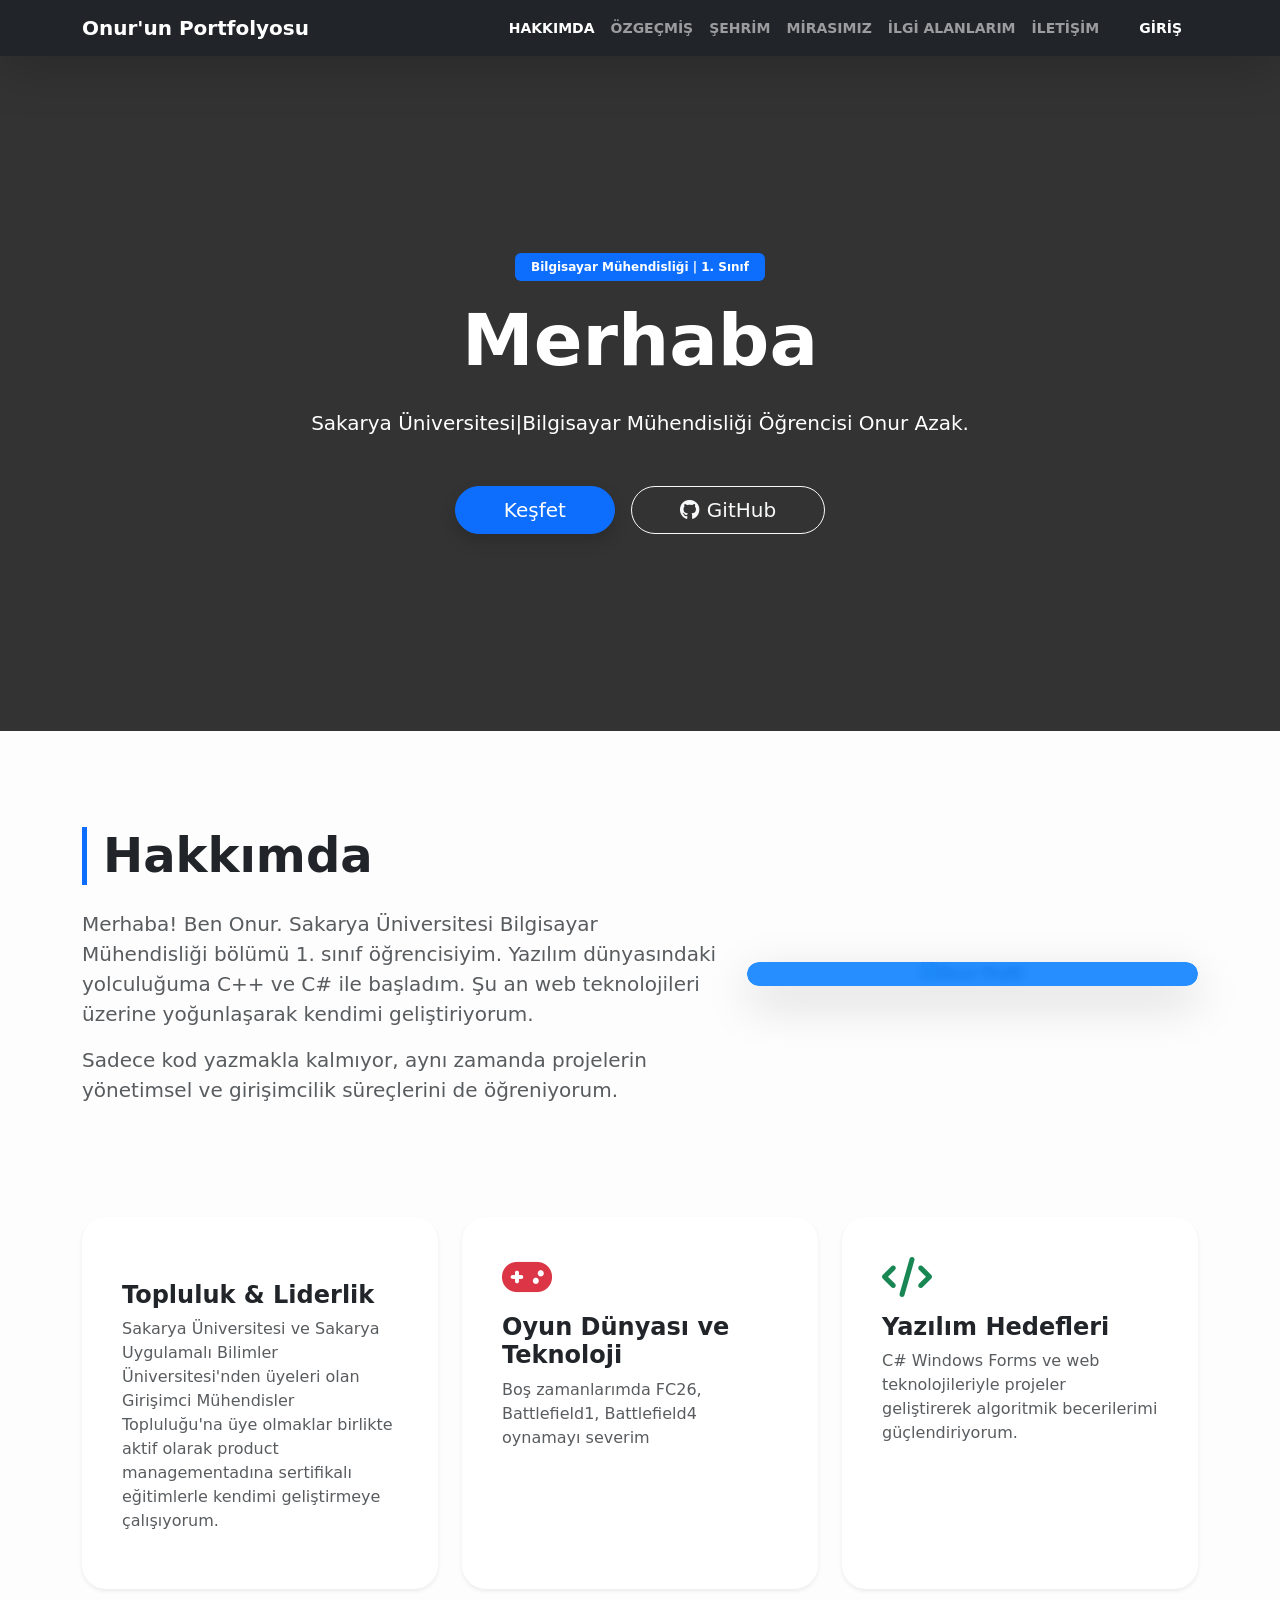
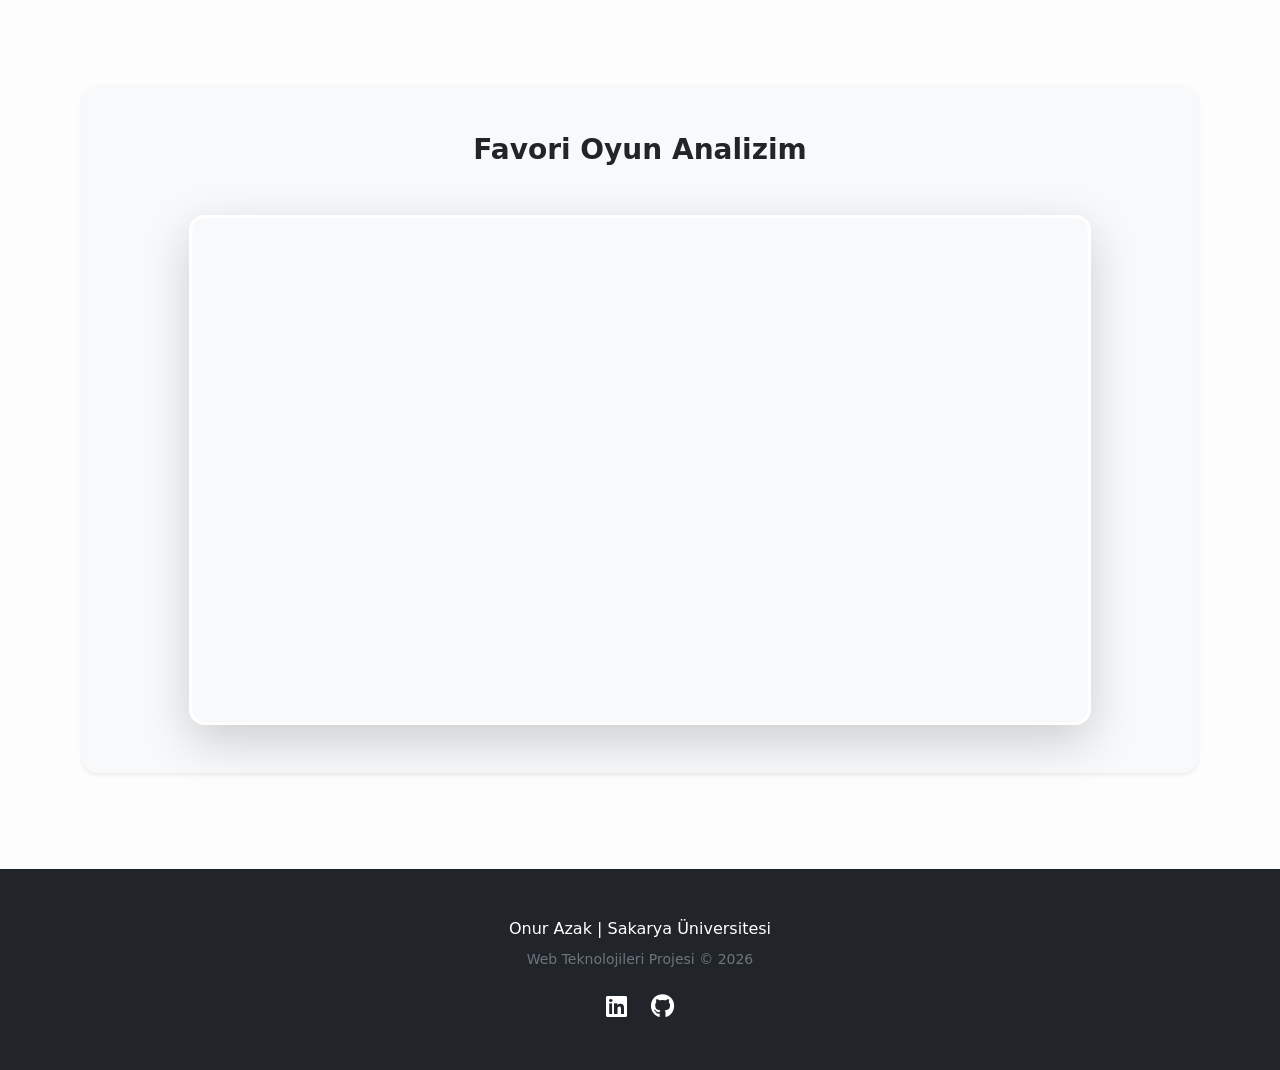
==== index.html @ d698a18e "28 Nisan: Proje dosyalari gonderiliyor" ====
<!DOCTYPE html>
<html lang="tr">
<head>
    <meta charset="UTF-8">
    <meta name="viewport" content="width=device-width, initial-scale=1.0">
    <title>Hakkımda | Web Teknolojileri Projesi</title>
    <link href="https://cdn.jsdelivr.net/npm/bootstrap@5.3.0/dist/css/bootstrap.min.css" rel="stylesheet">
    <link rel="stylesheet" href="https://cdnjs.cloudflare.com/ajax/libs/font-awesome/6.0.0/css/all.min.css">
    <link rel="stylesheet" href="style.css">
</head>
<body>

    <nav class="navbar navbar-expand-lg navbar-dark bg-dark sticky-top shadow-lg">
        <div class="container">
            <a class="navbar-brand fw-bold" href="index.html">Onur'un Portfolyosu</a>
            <button class="navbar-toggler" type="button" data-bs-toggle="collapse" data-bs-target="#navbarNav">
                <span class="navbar-toggler-icon"></span>
            </button>
            <div class="collapse navbar-collapse" id="navbarNav">
                <ul class="navbar-nav ms-auto text-uppercase small fw-bold">
                    <li class="nav-item"><a class="nav-link active" href="index.html">Hakkımda</a></li>
                    <li class="nav-item"><a class="nav-link" href="cv.html">Özgeçmiş</a></li>
                    <li class="nav-item"><a class="nav-link" href="sehir.html">Şehrim</a></li>
                    <li class="nav-item"><a class="nav-link" href="miras.html">Mirasımız</a></li>
                    <li class="nav-item"><a class="nav-link" href="ilgi.html">İlgi Alanlarım</a></li>
                    <li class="nav-item"><a class="nav-link" href="iletisim.html">İletişim</a></li>
                    <li class="nav-item"><a class="nav-link btn btn-primary btn-sm text-white ms-lg-3 px-3" href="login.php">Giriş</a></li>
                </ul>
            </div>
        </div>
    </nav>

    <header class="hero-header text-white text-center d-flex align-items-center">
        <div class="container">
            <div class="badge bg-primary px-3 py-2 mb-3">Bilgisayar Mühendisliği | 1. Sınıf</div>
            <h1 class="display-2 fw-bold mb-4">Merhaba</h1>
            <p class="lead mb-5 px-lg-5">Sakarya Üniversitesi|Bilgisayar Mühendisliği Öğrencisi Onur Azak.</p>
            <div class="d-flex justify-content-center gap-3">
                <a href="#hakkimda" class="btn btn-primary btn-lg px-5 shadow rounded-pill">Keşfet</a>
                <a href="https://github.com/OnurAzak" target="_blank" class="btn btn-outline-light btn-lg px-5 rounded-pill">
                    <i class="fab fa-github me-2"></i>GitHub
                </a>
            </div>
        </div>
    </header>

    <main class="container my-5 py-5" id="hakkimda">
        <section class="row align-items-center mb-5 pb-5">
            <div class="col-lg-7 mb-4 mb-lg-0">
                <h2 class="display-5 fw-bold mb-4 border-start border-primary border-5 ps-3">Hakkımda</h2>
                <p class="text-muted fs-5">Merhaba! Ben Onur. Sakarya Üniversitesi Bilgisayar Mühendisliği bölümü 1. sınıf öğrencisiyim. Yazılım dünyasındaki yolculuğuma C++ ve C# ile başladım. Şu an web teknolojileri üzerine yoğunlaşarak kendimi geliştiriyorum.</p>
                <p class="text-muted fs-5">Sadece kod yazmakla kalmıyor, aynı zamanda projelerin yönetimsel ve girişimcilik süreçlerini de öğreniyorum.</p>
            </div>
            <div class="col-lg-5 text-center">
                <div class="profile-card position-relative shadow-lg rounded-4 overflow-hidden">
                    <img src="profil.jpg" alt="Onur Profil" class="img-fluid">
                    <div class="overlay p-3 text-white text-center">
                        <h5 class="m-0">Onur Azak</h5>
                        <small>Developer & Student</small>
                    </div>
                </div>
            </div>
        </section>

        <section class="row g-4 mb-5 pb-5">
            <div class="col-md-6 col-lg-4">
                <div class="card h-100 border-0 shadow-sm p-4 info-card">
                    <div class="card-body">
                        <i class="fas fa-users-rectangle text-primary fs-1 mb-3"></i>
                        <h4 class="fw-bold">Topluluk & Liderlik</h4>
                        <p class="text-muted">Sakarya Üniversitesi ve Sakarya Uygulamalı Bilimler Üniversitesi'nden üyeleri olan Girişimci Mühendisler Topluluğu'na üye olmaklar birlikte aktif olarak product managementadına sertifikalı eğitimlerle kendimi geliştirmeye çalışıyorum.</p>
                    </div>
                </div>
            </div>
            <div class="col-md-6 col-lg-4">
                <div class="card h-100 border-0 shadow-sm p-4 info-card">
                    <div class="card-body">
                        <i class="fas fa-gamepad text-danger fs-1 mb-3"></i>
                        <h4 class="fw-bold">Oyun Dünyası ve Teknoloji</h4>
                        <p class="text-muted">Boş zamanlarımda FC26, Battlefield1, Battlefield4 oynamayı severim</p>
                    </div>
                </div>
            </div>
            <div class="col-md-12 col-lg-4">
                <div class="card h-100 border-0 shadow-sm p-4 info-card">
                    <div class="card-body">
                        <i class="fas fa-code text-success fs-1 mb-3"></i>
                        <h4 class="fw-bold">Yazılım Hedefleri</h4>
                        <p class="text-muted">C# Windows Forms ve web teknolojileriyle projeler geliştirerek algoritmik becerilerimi güçlendiriyorum.</p>
                    </div>
                </div>
            </div>
        </section>

        <section class="text-center py-5 bg-light rounded-4 shadow-sm">
            <h3 class="fw-bold mb-5">Favori Oyun Analizim</h3>
            <div class="row justify-content-center">
                <div class="col-lg-10 px-4">
                    <div class="ratio ratio-16x9 rounded-4 overflow-hidden shadow-lg border border-3 border-white">
                        <iframe src="https://www.youtube.com/embed/c7nRTF2SowQ" title="Battlefield 1" allowfullscreen></iframe>
                    </div>
                </div>
            </div>
        </section>
    </main>

    <footer class="bg-dark text-white py-5 text-center mt-5">
        <div class="container">
            <p class="mb-2">Onur Azak | Sakarya Üniversitesi</p>
            <p class="small text-secondary mb-4">Web Teknolojileri Projesi © 2026</p>
            <div class="d-flex justify-content-center gap-4">
                <a href="#" class="text-white text-decoration-none"><i class="fab fa-linkedin fs-4"></i></a>
                <a href="https://github.com/OnurAzak" class="text-white text-decoration-none"><i class="fab fa-github fs-4"></i></a>
            </div>
        </div>
    </footer>

    <script src="https://cdn.jsdelivr.net/npm/bootstrap@5.3.0/dist/js/bootstrap.bundle.min.js"></script>
</body>
</html>
---- style.css ----
/* Genel Ayarlar */
body {
    background-color: #fdfdfd;
    font-family: 'Inter', system-ui, -apple-system, sans-serif;
}

/* Hero (Giriş) Alanı Arkaplanı */
.hero-header {
    height: 75vh;
    background: linear-gradient(rgba(0, 0, 0, 0.8), rgba(0, 0, 0, 0.8)), 
                url('https://images.unsplash.com/photo-1517694712202-14dd9538aa97?q=80&w=1500&auto=format&fit=crop');
    background-size: cover;
    background-position: center;
    background-attachment: fixed;
}

/* Profil Kartı Efektleri */
.profile-card {
    transition: transform 0.4s ease;
}

.profile-card:hover {
    transform: translateY(-10px);
}

.profile-card .overlay {
    position: absolute;
    bottom: 0;
    width: 100%;
    background: rgba(0, 123, 255, 0.85);
    backdrop-filter: blur(5px);
}

/* Bilgi Kartları */
.info-card {
    transition: all 0.3s ease;
    border-radius: 1.5rem;
}

.info-card:hover {
    background-color: #fff;
    transform: scale(1.05);
    box-shadow: 0 1rem 3rem rgba(0, 0, 0, 0.1) !important;
}

/* Scroll yumuşatma */
html {
    scroll-behavior: smooth;
}
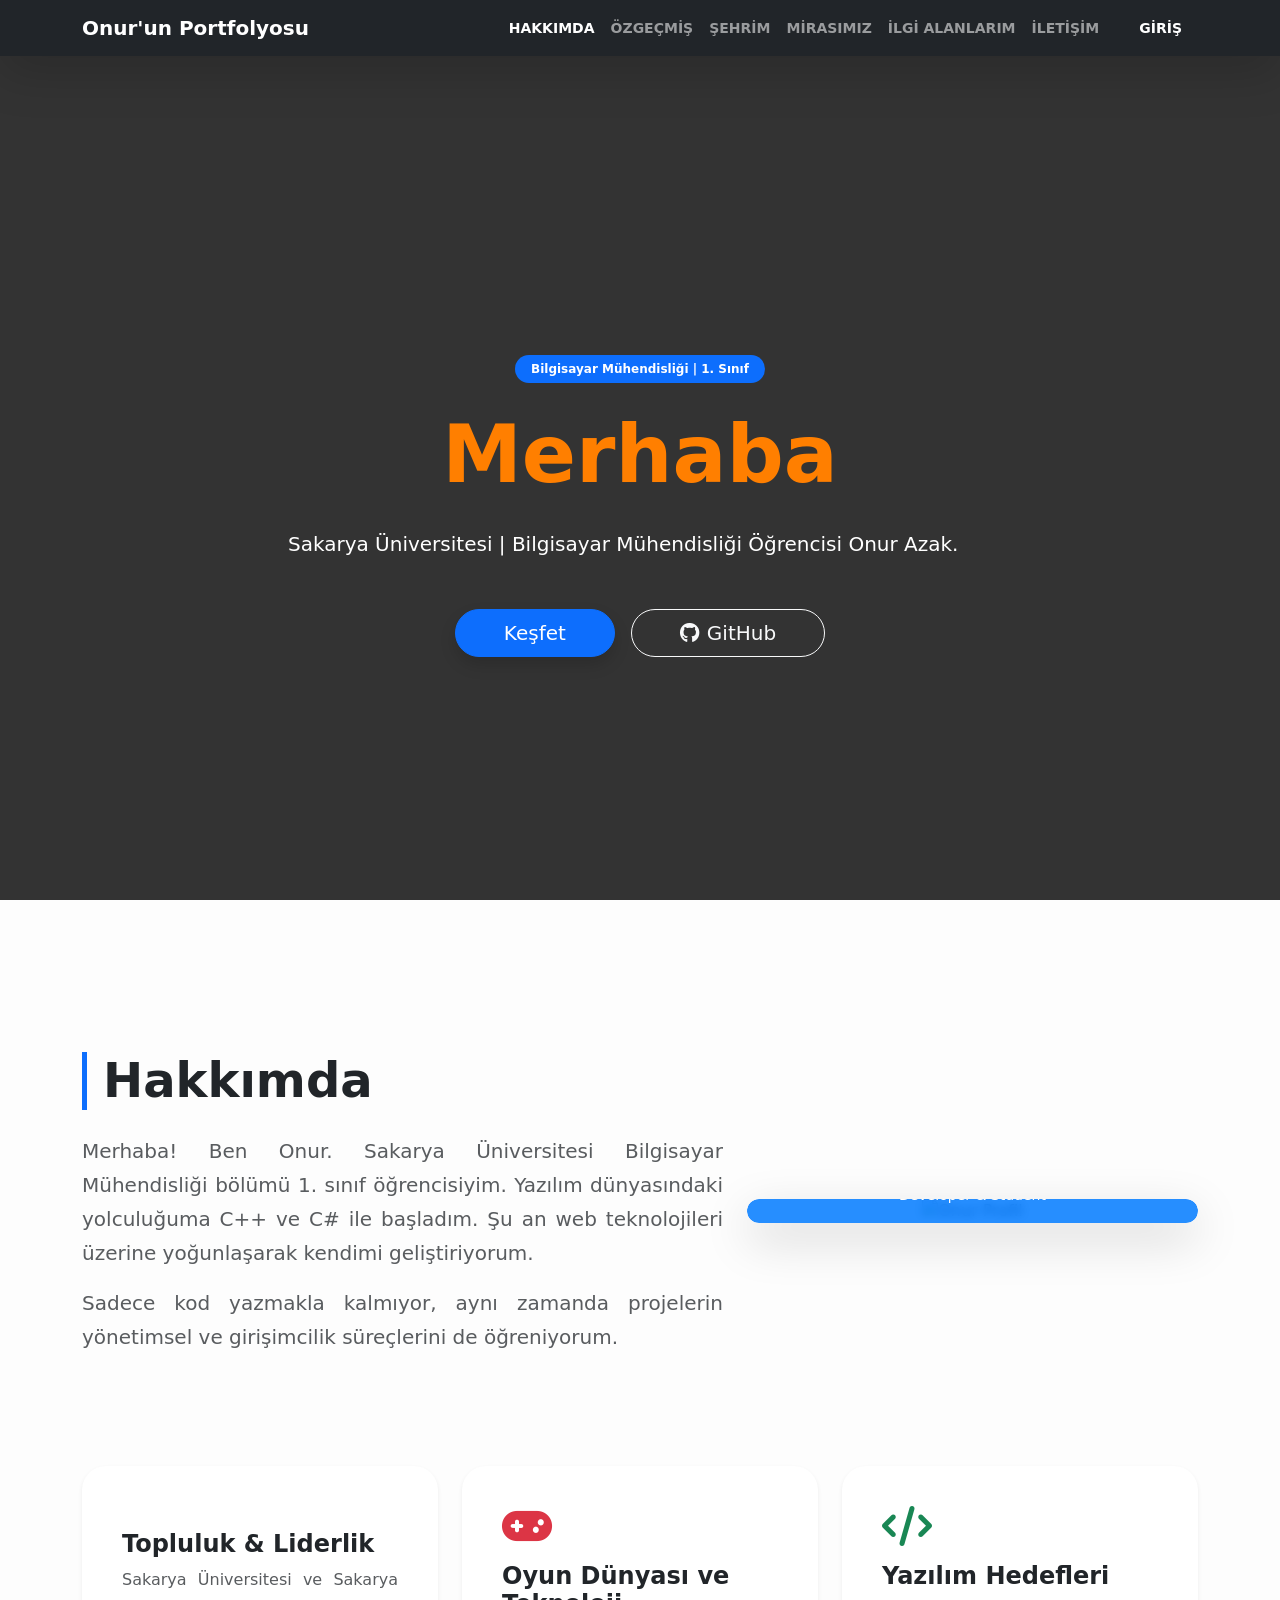
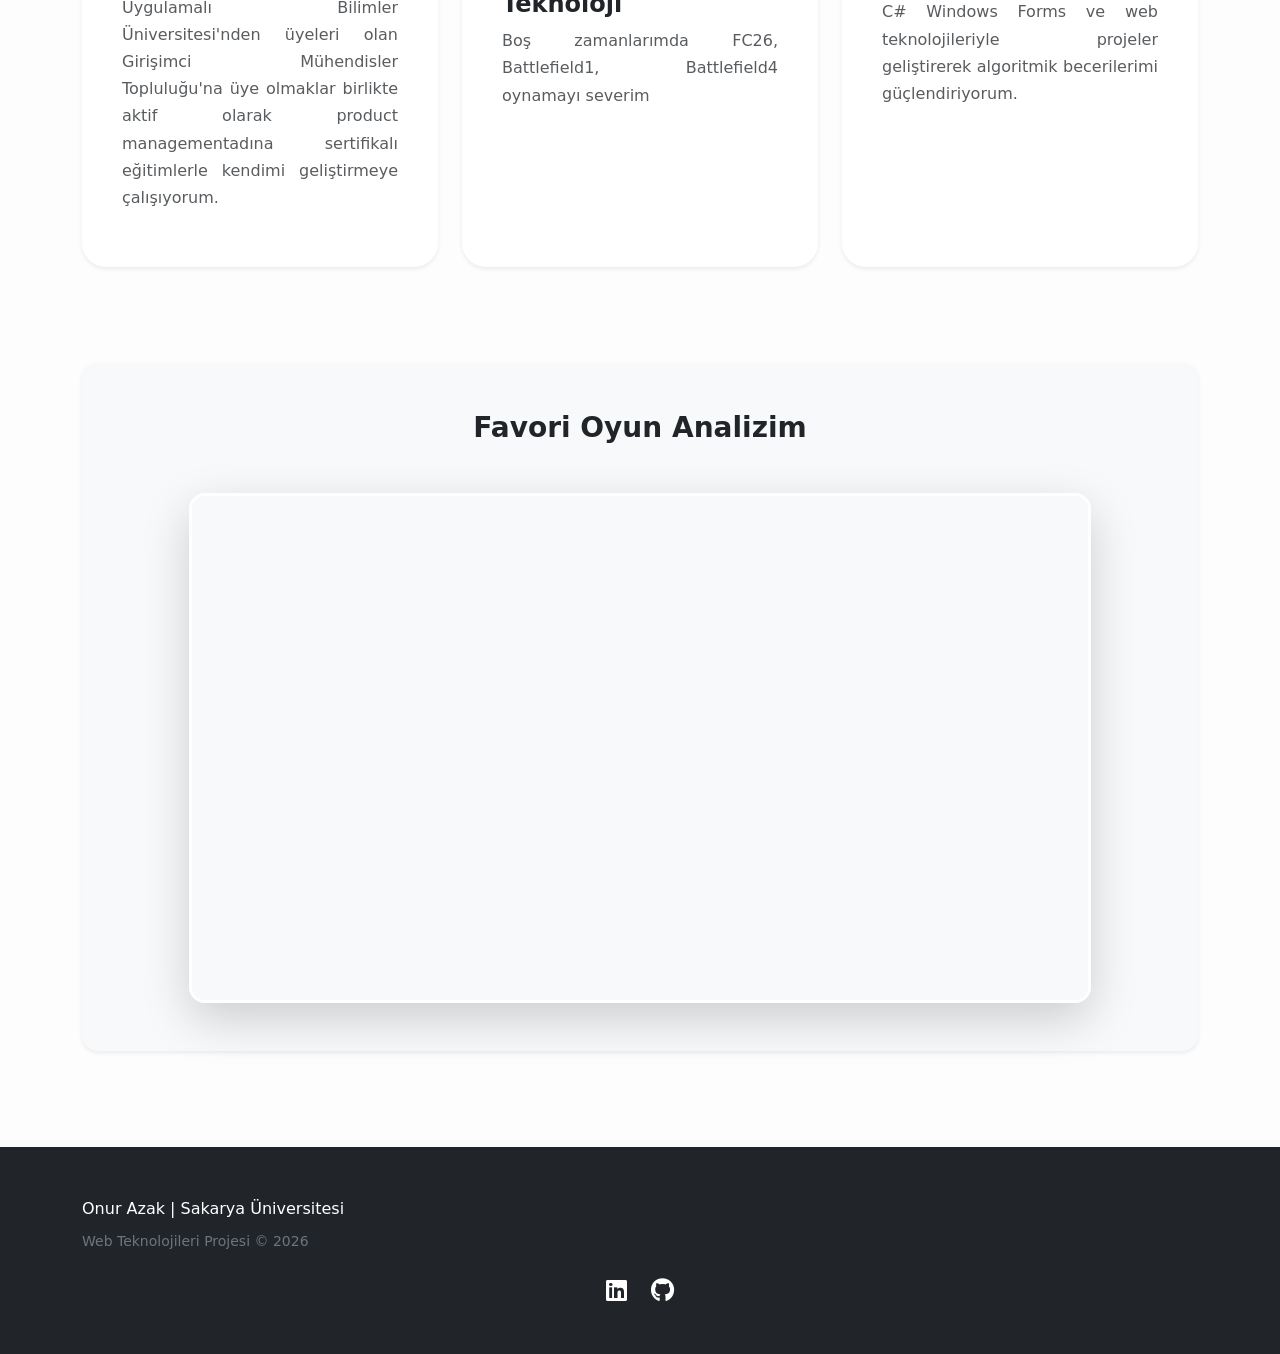
==== commit 6050da88: "Portfolyo hizalamasi duzeltildi ve Sehrim sayfasi eklendi" ====
--- a/index.html
+++ b/index.html
@@ -20,7 +20,7 @@
                 <ul class="navbar-nav ms-auto text-uppercase small fw-bold">
                     <li class="nav-item"><a class="nav-link active" href="index.html">Hakkımda</a></li>
                     <li class="nav-item"><a class="nav-link" href="cv.html">Özgeçmiş</a></li>
-                    <li class="nav-item"><a class="nav-link" href="sehir.html">Şehrim</a></li>
+                    <li class="nav-item"><a class="nav-link" href="sehrim.html">Şehrim</a></li>
                     <li class="nav-item"><a class="nav-link" href="miras.html">Mirasımız</a></li>
                     <li class="nav-item"><a class="nav-link" href="ilgi.html">İlgi Alanlarım</a></li>
                     <li class="nav-item"><a class="nav-link" href="iletisim.html">İletişim</a></li>
@@ -30,19 +30,24 @@
         </div>
     </nav>
 
-    <header class="hero-header text-white text-center d-flex align-items-center">
-        <div class="container">
-            <div class="badge bg-primary px-3 py-2 mb-3">Bilgisayar Mühendisliği | 1. Sınıf</div>
-            <h1 class="display-2 fw-bold mb-4">Merhaba</h1>
-            <p class="lead mb-5 px-lg-5">Sakarya Üniversitesi|Bilgisayar Mühendisliği Öğrencisi Onur Azak.</p>
-            <div class="d-flex justify-content-center gap-3">
-                <a href="#hakkimda" class="btn btn-primary btn-lg px-5 shadow rounded-pill">Keşfet</a>
-                <a href="https://github.com/OnurAzak" target="_blank" class="btn btn-outline-light btn-lg px-5 rounded-pill">
-                    <i class="fab fa-github me-2"></i>GitHub
-                </a>
-            </div>
+   <header class="hero-header text-white d-flex align-items-center min-vh-100">
+    <div class="container text-center">
+        <div class="badge bg-primary px-3 py-2 mb-4 rounded-pill">Bilgisayar Mühendisliği | 1. Sınıf</div>
+        
+        <h1 class="display-1 fw-bold mb-4" style="color: #ff7f00;">Merhaba</h1>
+        
+        <p class="lead mb-5 px-lg-5 mx-auto" style="max-width: 800px;">
+            Sakarya Üniversitesi | Bilgisayar Mühendisliği Öğrencisi Onur Azak.
+        </p>
+        
+        <div class="d-flex justify-content-center gap-3">
+            <a href="#hakkimda" class="btn btn-primary btn-lg px-5 shadow rounded-pill">Keşfet</a>
+            <a href="https://github.com/OnurAzak" target="_blank" class="btn btn-outline-light btn-lg px-5 rounded-pill">
+                <i class="fab fa-github me-2"></i>GitHub
+            </a>
         </div>
-    </header>
+    </div>
+</header>
 
     <main class="container my-5 py-5" id="hakkimda">
         <section class="row align-items-center mb-5 pb-5">
--- a/style.css
+++ b/style.css
@@ -4,6 +4,20 @@
     font-family: 'Inter', system-ui, -apple-system, sans-serif;
 }
 
+.hero-content { /* Yazı ve butonları saran div ismi sende farklı olabilir */
+    display: flex;
+    flex-direction: column;
+    align-items: center;    /* Yatayda tam ortalar */
+    justify-content: center; /* Dikeyde tam ortalar */
+    text-align: center;
+    gap: 25px;              /* Elemanların arasına standart boşluk koyar */
+}
+
+.button-group {
+    display: flex;
+    gap: 15px;         /* Butonlar arasına 15px boşluk */
+    justify-content: center;
+}
 /* Hero (Giriş) Alanı Arkaplanı */
 .hero-header {
     height: 75vh;
@@ -46,4 +60,20 @@
 /* Scroll yumuşatma */
 html {
     scroll-behavior: smooth;
-}+}
+
+/* Şehrim Sayfası Tasarımı */
+.proje-konteyner { max-width: 900px; margin: 30px auto; background: #fff; padding: 30px; box-shadow: 0 0 15px rgba(0,0,0,0.1); border-radius: 10px; }
+.ana-resim { width: 100%; border-radius: 8px; margin: 15px 0; }
+.yan-resim { width: 250px; border-radius: 8px; }
+.iki-kolon { display: flex; align-items: center; gap: 20px; margin: 20px 0; }
+.festival-kutu { background: #fdf2e9; padding: 25px; border-radius: 10px; border-left: 6px solid #d35400; }
+.video-cerceve { background: #000; border-radius: 10px; overflow: hidden; margin: 30px 0; }
+video { width: 100%; display: block; }
+.video-altyazi { background: #2c3e50; color: white; text-align: center; padding: 10px; margin: 0; }
+.spor-kart { background: #f9f9f9; padding: 20px; border-radius: 8px; margin-bottom: 20px; border-left: 5px solid #27ae60; }
+.kart-ust { display: flex; align-items: center; gap: 15px; margin-bottom: 10px; }
+.spor-logo { width: 60px; height: auto; }
+.kaynak { display: block; font-size: 0.8em; color: #888; margin-top: 10px; }
+h1 { color: #d35400; text-align: center; }
+p { line-height: 1.7; text-align: justify; }
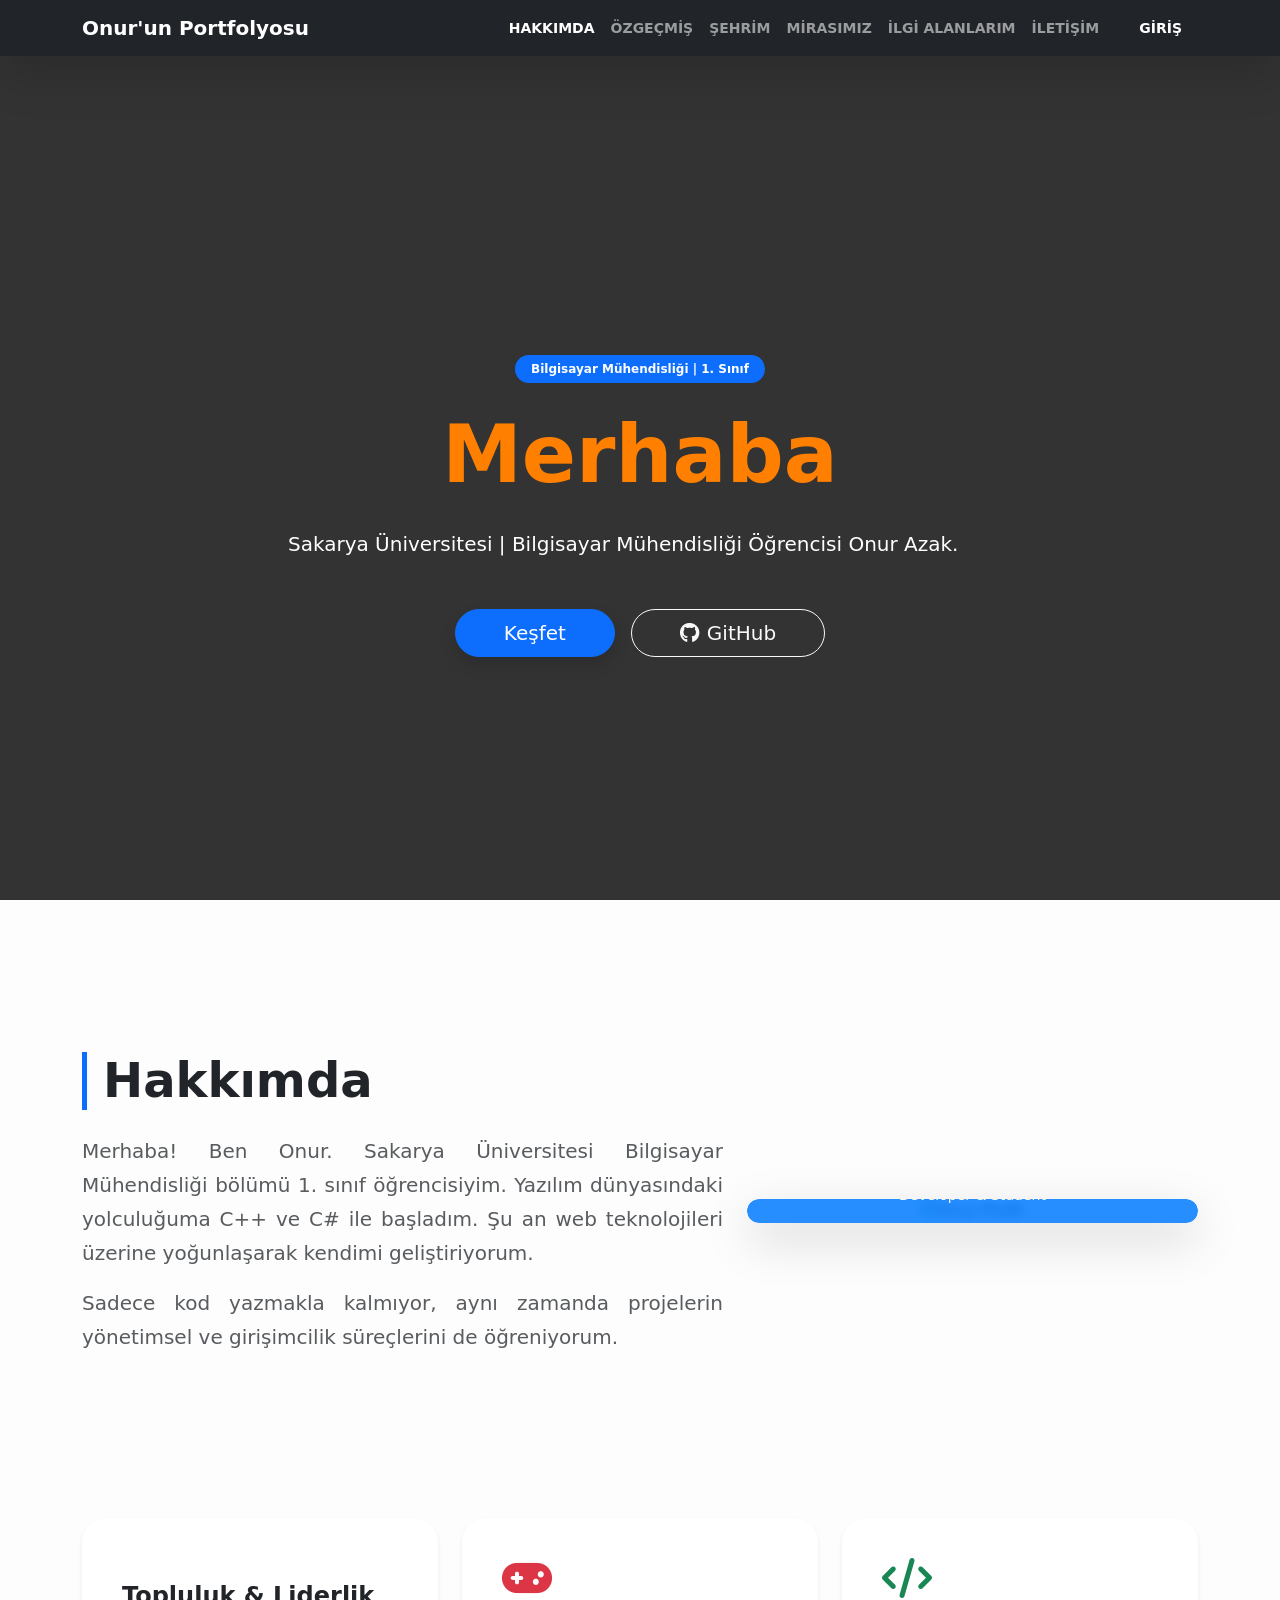
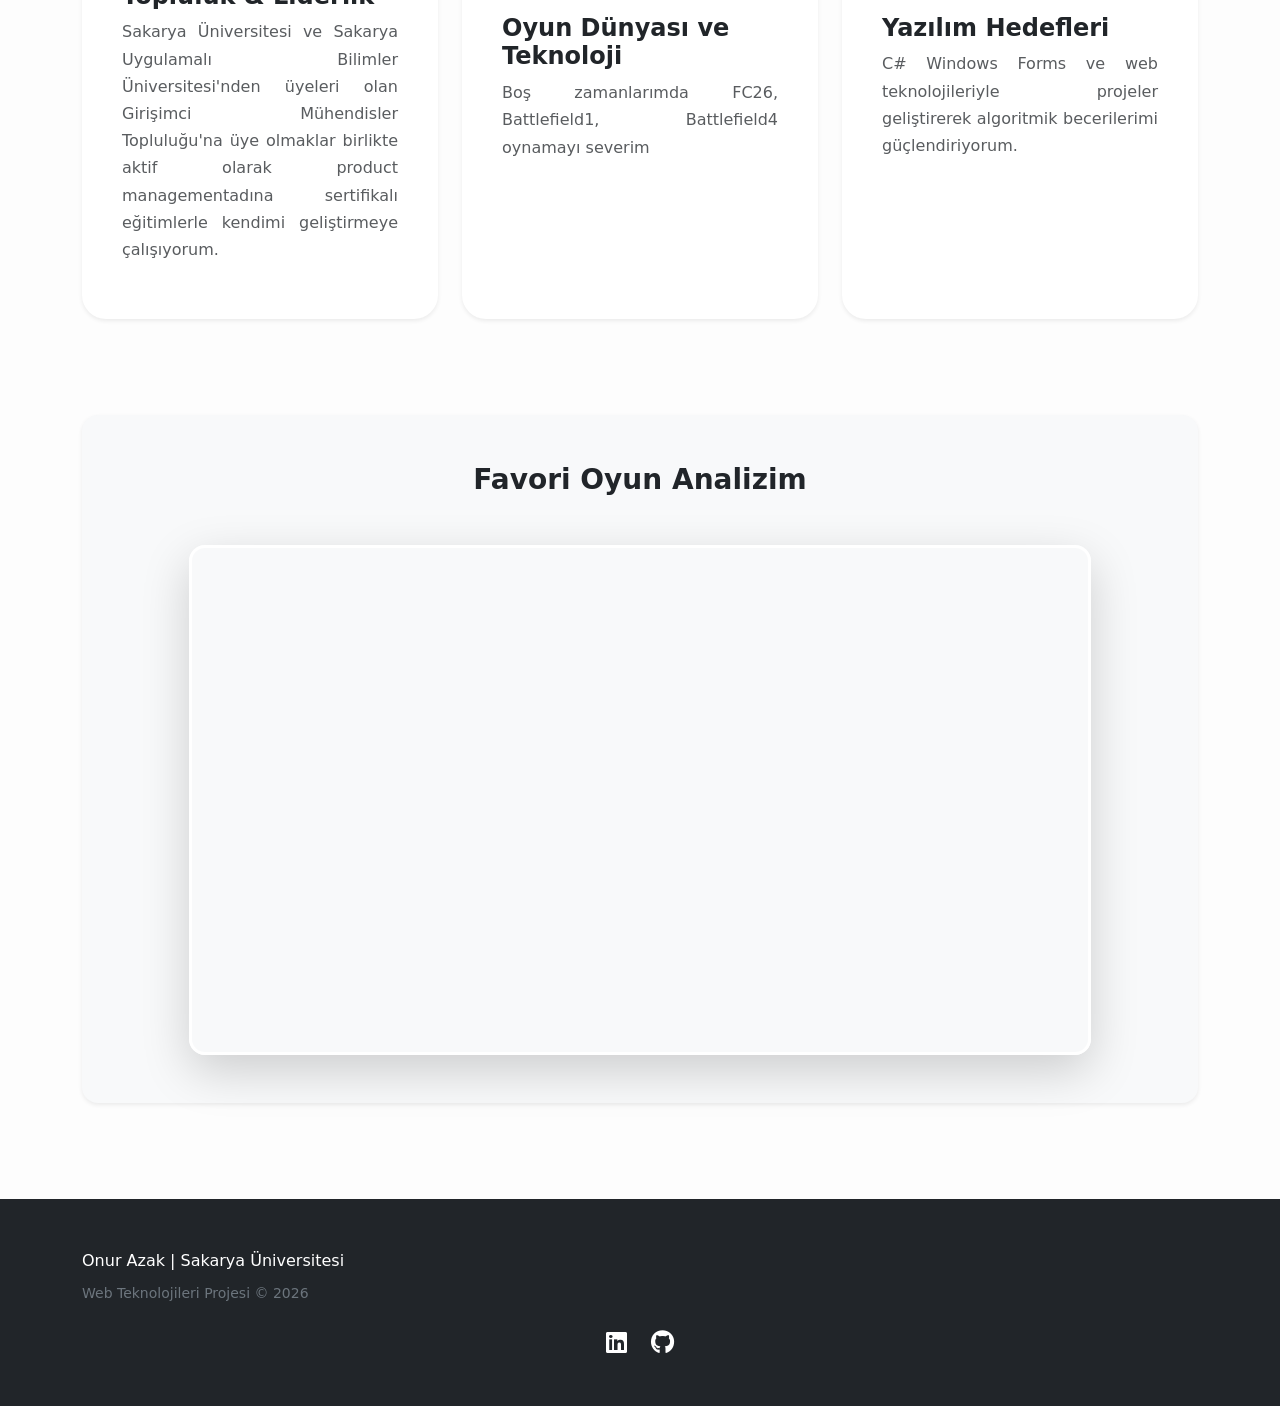
==== commit f32ba53d: "Giriş ekranı eklendiı, slider ve görseller düzeltildi" ====
--- a/index.html
+++ b/index.html
@@ -1,61 +1,81 @@
 <!DOCTYPE html>
 <html lang="tr">
 <head>
+    <!-- Türkçe karakterler için utf8 -->
     <meta charset="UTF-8">
+    <!-- Sayfa telefonda ve tablette düzgün görünsün diye-->
     <meta name="viewport" content="width=device-width, initial-scale=1.0">
     <title>Hakkımda | Web Teknolojileri Projesi</title>
+    
+    <!-- Tasarım ve grid sistemi için Bootstrap -->
     <link href="https://cdn.jsdelivr.net/npm/bootstrap@5.3.0/dist/css/bootstrap.min.css" rel="stylesheet">
+    <!-- Sayfadaki ikonlar  için FontAwesome -->
     <link rel="stylesheet" href="https://cdnjs.cloudflare.com/ajax/libs/font-awesome/6.0.0/css/all.min.css">
+
     <link rel="stylesheet" href="style.css">
 </head>
 <body>
 
+    <!-- Üst Menü sticky-top kullanılma sebebi sayfayı aşağı kaydırınca menü tepede asılı kalması için -->
     <nav class="navbar navbar-expand-lg navbar-dark bg-dark sticky-top shadow-lg">
         <div class="container">
             <a class="navbar-brand fw-bold" href="index.html">Onur'un Portfolyosu</a>
+            <!-- Mobilde ekran küçülünce çıkan 3 çizgili açılır kapanır menü butonu -->
             <button class="navbar-toggler" type="button" data-bs-toggle="collapse" data-bs-target="#navbarNav">
                 <span class="navbar-toggler-icon"></span>
             </button>
             <div class="collapse navbar-collapse" id="navbarNav">
                 <ul class="navbar-nav ms-auto text-uppercase small fw-bold">
+                    <!-- Şu an Hakkımda sayfasında olduğumuz için bu linke 'active' class'ı -->
                     <li class="nav-item"><a class="nav-link active" href="index.html">Hakkımda</a></li>
                     <li class="nav-item"><a class="nav-link" href="cv.html">Özgeçmiş</a></li>
                     <li class="nav-item"><a class="nav-link" href="sehrim.html">Şehrim</a></li>
                     <li class="nav-item"><a class="nav-link" href="miras.html">Mirasımız</a></li>
-                    <li class="nav-item"><a class="nav-link" href="ilgi.html">İlgi Alanlarım</a></li>
+                    <li class="nav-item"><a class="nav-link" href="ilgi-alanlarim.html">İlgi Alanlarım</a></li>
                     <li class="nav-item"><a class="nav-link" href="iletisim.html">İletişim</a></li>
+                    <!-- Giriş butonu menüden biraz ayrı dursun diye buton tasarımı -->
                     <li class="nav-item"><a class="nav-link btn btn-primary btn-sm text-white ms-lg-3 px-3" href="login.php">Giriş</a></li>
                 </ul>
             </div>
         </div>
     </nav>
 
-   <header class="hero-header text-white d-flex align-items-center min-vh-100">
-    <div class="container text-center">
-        <div class="badge bg-primary px-3 py-2 mb-4 rounded-pill">Bilgisayar Mühendisliği | 1. Sınıf</div>
+    <!-- Sitenin giriş karşılama ekranı -->
+    <header class="hero-header text-white d-flex align-items-center min-vh-100">
+        <div class="container text-center">
+            <!-- Bölüm ve sınıf bilgisini tutan etiket -->
+            <div class="badge bg-primary px-3 py-2 mb-4 rounded-pill">Bilgisayar Mühendisliği | 1. Sınıf</div>
+            
+            <h1 class="display-1 fw-bold mb-4" style="color: #ff7f00;">Merhaba</h1>
+            
+            <p class="lead mb-5 px-lg-5 mx-auto" style="max-width: 800px;">
+                Sakarya Üniversitesi | Bilgisayar Mühendisliği Öğrencisi Onur Azak.
+            </p>
+            
+            <div class="d-flex justify-content-center gap-3">
+                <!-- Keşfet butonu sayfayı aşağıya kaydırır (href="#hakkimda") -->
+                <a href="#hakkimda" class="btn btn-primary btn-lg px-5 shadow rounded-pill">Keşfet</a>
+                <!-- Yeni sekmede açılan Github linkim -->
+                <a href="https://github.com/OnurAzak" target="_blank" class="btn btn-outline-light btn-lg px-5 rounded-pill">
+                    <i class="fab fa-github me-2"></i>GitHub
+                </a>
+            </div>
+        </div>
+    </header>
+
+    <!-- Ana içeriklerin başladığı yer -->
+    <main class="container my-5 py-5" id="hakkimda">
         
-        <h1 class="display-1 fw-bold mb-4" style="color: #ff7f00;">Merhaba</h1>
-        
-        <p class="lead mb-5 px-lg-5 mx-auto" style="max-width: 800px;">
-            Sakarya Üniversitesi | Bilgisayar Mühendisliği Öğrencisi Onur Azak.
-        </p>
-        
-        <div class="d-flex justify-content-center gap-3">
-            <a href="#hakkimda" class="btn btn-primary btn-lg px-5 shadow rounded-pill">Keşfet</a>
-            <a href="https://github.com/OnurAzak" target="_blank" class="btn btn-outline-light btn-lg px-5 rounded-pill">
-                <i class="fab fa-github me-2"></i>GitHub
-            </a>
-        </div>
-    </div>
-</header>
-
-    <main class="container my-5 py-5" id="hakkimda">
+        <!-- Hakkımda yazısı ve profil fotoğrafının olduğu bölüm -->
         <section class="row align-items-center mb-5 pb-5">
+            <!-- Sol taraf: Kendimi tanıttığım yazı -->
             <div class="col-lg-7 mb-4 mb-lg-0">
                 <h2 class="display-5 fw-bold mb-4 border-start border-primary border-5 ps-3">Hakkımda</h2>
                 <p class="text-muted fs-5">Merhaba! Ben Onur. Sakarya Üniversitesi Bilgisayar Mühendisliği bölümü 1. sınıf öğrencisiyim. Yazılım dünyasındaki yolculuğuma C++ ve C# ile başladım. Şu an web teknolojileri üzerine yoğunlaşarak kendimi geliştiriyorum.</p>
                 <p class="text-muted fs-5">Sadece kod yazmakla kalmıyor, aynı zamanda projelerin yönetimsel ve girişimcilik süreçlerini de öğreniyorum.</p>
             </div>
+            
+            <!-- Sağ taraf: Profil fotoğrafım ve isim kartı -->
             <div class="col-lg-5 text-center">
                 <div class="profile-card position-relative shadow-lg rounded-4 overflow-hidden">
                     <img src="profil.jpg" alt="Onur Profil" class="img-fluid">
@@ -67,7 +87,10 @@
             </div>
         </section>
 
+        <!-- Sayfadaki farklı kartlardaki bilgilerin olduğu alan -->
         <section class="row g-4 mb-5 pb-5">
+            
+            <!-- 1. Kart: Topluluk bilgileri -->
             <div class="col-md-6 col-lg-4">
                 <div class="card h-100 border-0 shadow-sm p-4 info-card">
                     <div class="card-body">
@@ -77,6 +100,8 @@
                     </div>
                 </div>
             </div>
+            
+            <!-- 2. Kart: Oyun bilgileri -->
             <div class="col-md-6 col-lg-4">
                 <div class="card h-100 border-0 shadow-sm p-4 info-card">
                     <div class="card-body">
@@ -86,6 +111,8 @@
                     </div>
                 </div>
             </div>
+            
+            <!-- 3. Kart: Yazılım hedefleri (Mobilde alt alta, bilgisayarda yan yana durur) -->
             <div class="col-md-12 col-lg-4">
                 <div class="card h-100 border-0 shadow-sm p-4 info-card">
                     <div class="card-body">
@@ -97,11 +124,14 @@
             </div>
         </section>
 
+        <!-- YouTube  videosu bölümü -->
         <section class="text-center py-5 bg-light rounded-4 shadow-sm">
             <h3 class="fw-bold mb-5">Favori Oyun Analizim</h3>
             <div class="row justify-content-center">
                 <div class="col-lg-10 px-4">
+                    <!-- ratio-16x9 sınıfı ile videonun sündürülmeden sinematik ölçüde kalmasını sağlıyoruz -->
                     <div class="ratio ratio-16x9 rounded-4 overflow-hidden shadow-lg border border-3 border-white">
+                        <!-- iframe etiketi dışarıdan başka bir siteyi ( Youtube'u) kendi sayfamızda oynatmayı sağlar -->
                         <iframe src="https://www.youtube.com/embed/c7nRTF2SowQ" title="Battlefield 1" allowfullscreen></iframe>
                     </div>
                 </div>
@@ -109,17 +139,20 @@
         </section>
     </main>
 
+    <!-- Telif hakkı ve sosyal medya linklerini içerir -->
     <footer class="bg-dark text-white py-5 text-center mt-5">
         <div class="container">
             <p class="mb-2">Onur Azak | Sakarya Üniversitesi</p>
             <p class="small text-secondary mb-4">Web Teknolojileri Projesi © 2026</p>
             <div class="d-flex justify-content-center gap-4">
+                <!-- Sosyal medya butonları -->
                 <a href="#" class="text-white text-decoration-none"><i class="fab fa-linkedin fs-4"></i></a>
                 <a href="https://github.com/OnurAzak" class="text-white text-decoration-none"><i class="fab fa-github fs-4"></i></a>
             </div>
         </div>
     </footer>
 
+    <!-- Bootstrap'ın düzgün çalışması (örneğin menünün açılıp kapanması) için gereken JS kodları -->
     <script src="https://cdn.jsdelivr.net/npm/bootstrap@5.3.0/dist/js/bootstrap.bundle.min.js"></script>
 </body>
 </html>
--- a/style.css
+++ b/style.css
@@ -4,21 +4,7 @@
     font-family: 'Inter', system-ui, -apple-system, sans-serif;
 }
 
-.hero-content { /* Yazı ve butonları saran div ismi sende farklı olabilir */
-    display: flex;
-    flex-direction: column;
-    align-items: center;    /* Yatayda tam ortalar */
-    justify-content: center; /* Dikeyde tam ortalar */
-    text-align: center;
-    gap: 25px;              /* Elemanların arasına standart boşluk koyar */
-}
-
-.button-group {
-    display: flex;
-    gap: 15px;         /* Butonlar arasına 15px boşluk */
-    justify-content: center;
-}
-/* Hero (Giriş) Alanı Arkaplanı */
+/* Giriş Alanı Arkaplanı */
 .hero-header {
     height: 75vh;
     background: linear-gradient(rgba(0, 0, 0, 0.8), rgba(0, 0, 0, 0.8)), 
@@ -76,4 +62,87 @@
 .spor-logo { width: 60px; height: auto; }
 .kaynak { display: block; font-size: 0.8em; color: #888; margin-top: 10px; }
 h1 { color: #d35400; text-align: center; }
-p { line-height: 1.7; text-align: justify; }+p { line-height: 1.7; text-align: justify; }
+
+
+/*Dikey resimler için konumlandırma */
+img[alt="Manisa Lalesi"] {
+    object-position: center; /* Lale tam ortada kalsın */
+}
+
+/* Bölümler arasındaki boşluğu artırıp daha düzenli gösterir*/
+.row.align-items-center {
+    margin-bottom: 100px !important;
+}
+
+/* Yazıların resimlerin tam ortasına hizalanması için kullanılır */
+.col-md-6 {
+    display: flex;
+    flex-direction: column;
+    justify-content: center;
+}
+.img-fluid {
+    width: 100% !important;
+    height: 350px !important; /* tüm resimlerin yüksekliğini eşitler*/
+    object-fit: cover; /* Çerçeveye sığdırır */
+}
+/* Spor Kutusunun Orantısını Düzenler */
+.row.g-0.rounded-4 {
+    display: flex;
+    align-items: stretch; /* Video ve yanındaki kutunun boyunu eşitler */
+}
+
+
+.row.g-0.rounded-4 {
+    display: flex;
+    align-items: stretch; /* Video ve yan kutunun boyunu dikeyde eşitler */
+}
+
+/* Masaüstü cihazlar için özel yükseklik ve taşma ayarları */
+@media (min-width: 768px) {
+    .row.g-0.rounded-4 {
+        overflow: visible !important;
+    }
+
+    .row.g-0.rounded-4 video {
+        height: 100%;
+        object-fit: cover; /* Siyah boşlukları önlemek için videoyu alana yayar */
+    }
+} /* <--- Media sorgusu burada biter.*/
+/* MANİSA SAYFASI KURTARMA KODLARI */
+.manisa-ozel-sayfa.container {
+    background-color: white !important;
+    display: block !important;
+    height: auto !important;
+    min-height: 100vh !important;
+    padding-bottom: 150px !important; 
+    overflow: visible !important;
+}
+
+.manisa-ozel-sayfa .img-fluid {
+    width: 100% !important;
+    height: 350px !important;
+    object-fit: cover !important;
+    border-radius: 15px;
+}
+
+.manisa-ozel-sayfa .card {
+    margin-bottom: 30px !important;
+    border: none !important;
+    box-shadow: 0 4px 10px rgba(0,0,0,0.1) !important;
+}
+
+/* Yazı kesilmesini durduran ve alanı genişleten kısım */
+.manisa-ozel-sayfa .card, 
+.manisa-ozel-sayfa p, 
+.manisa-ozel-sayfa .col-md-4 {
+    height: auto !important; 
+    min-height: min-content !important;
+    max-height: none !important;
+    overflow: visible !important;
+}
+
+/* Kartların içindeki metnin sığmasını sağlar*/
+.manisa-ozel-sayfa .card-body {
+    display: block !important;
+}
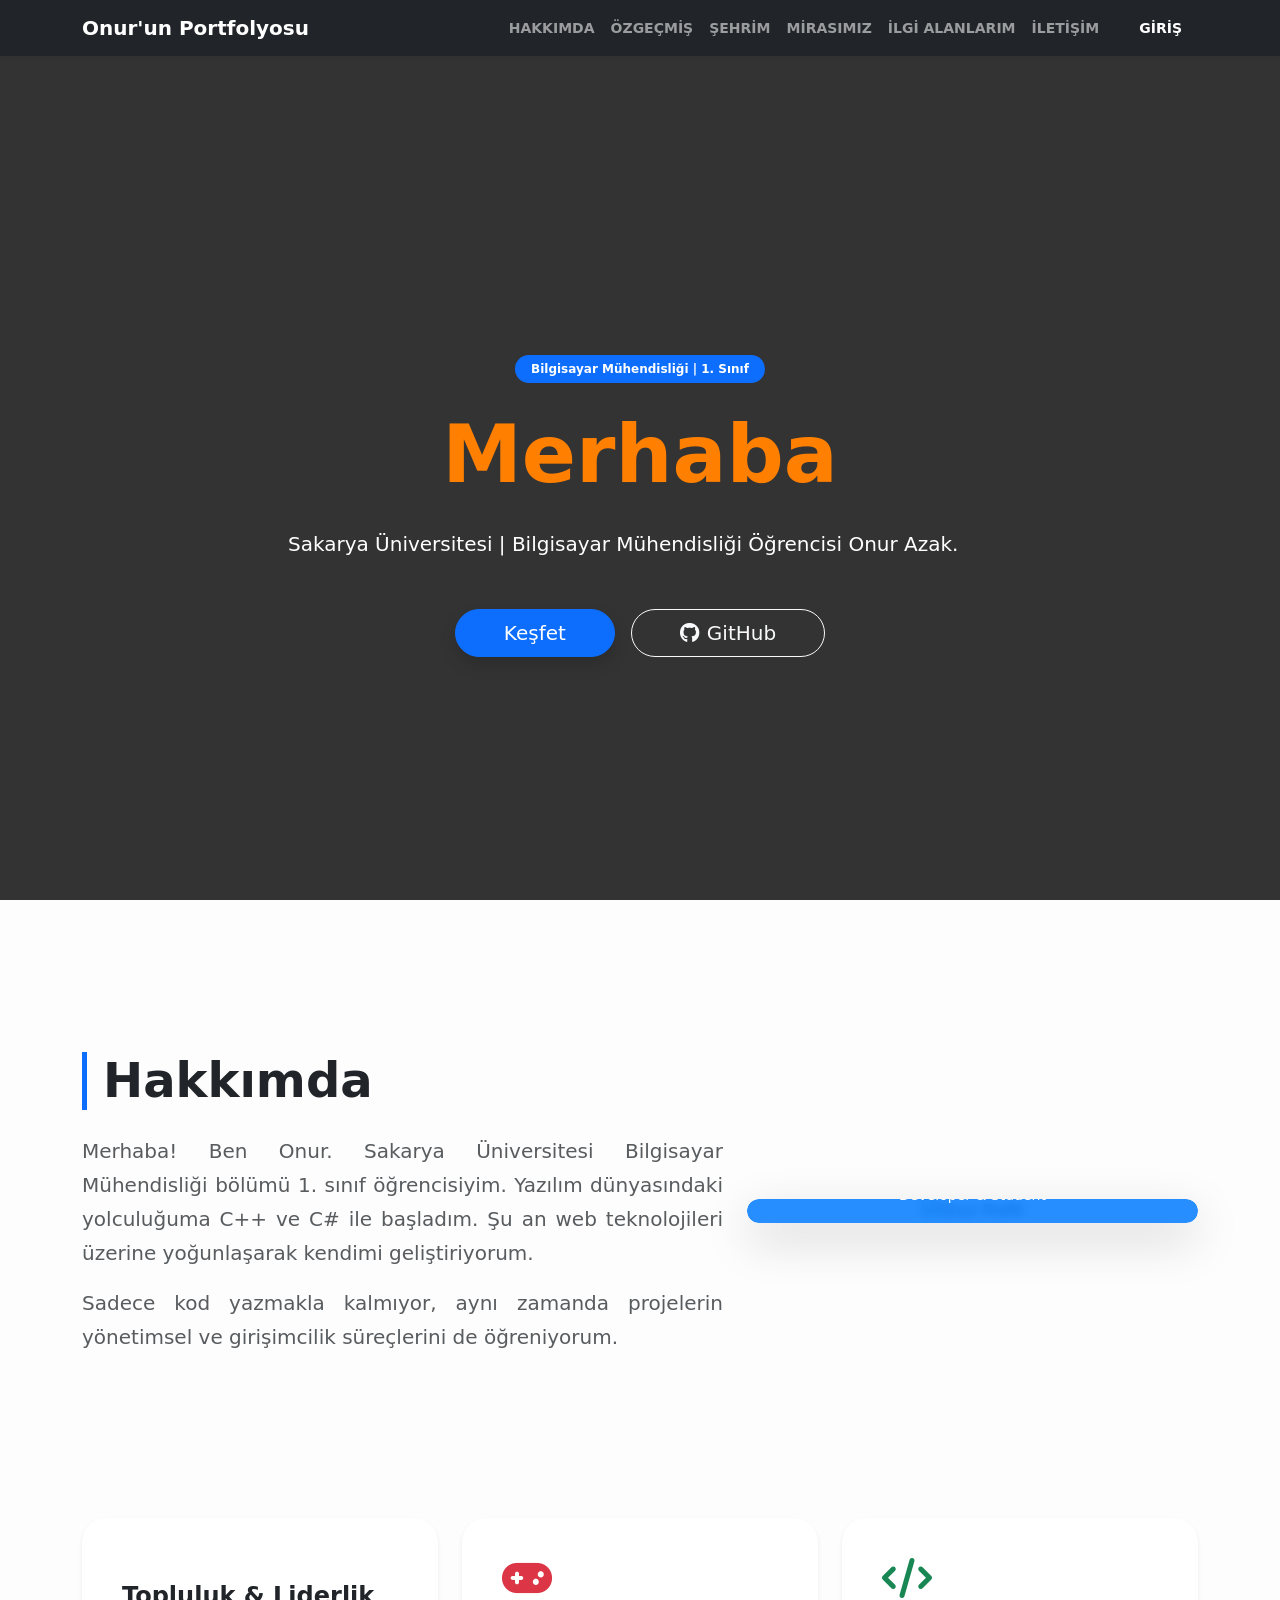
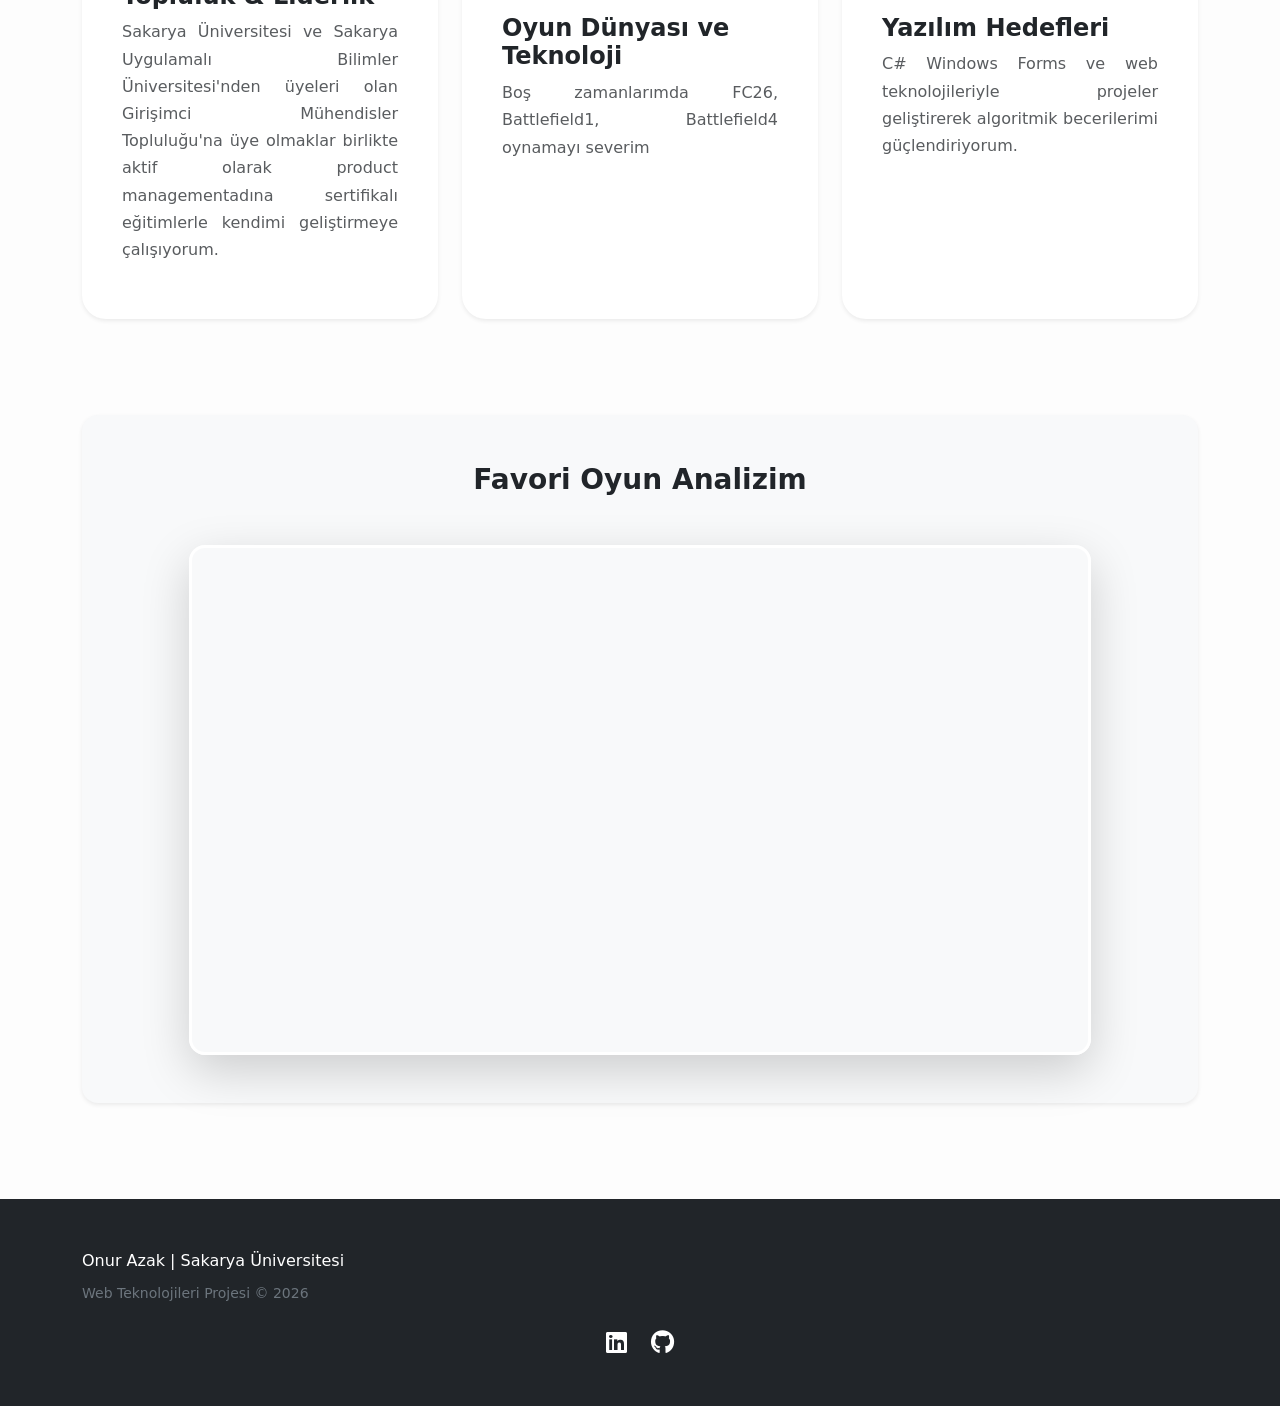
==== commit f1af0628: "Mirasimiz sayfasi güncellendi, antikkent görseli eklendi." ====
--- a/index.html
+++ b/index.html
@@ -17,28 +17,25 @@
 <body>
 
     <!-- Üst Menü sticky-top kullanılma sebebi sayfayı aşağı kaydırınca menü tepede asılı kalması için -->
-    <nav class="navbar navbar-expand-lg navbar-dark bg-dark sticky-top shadow-lg">
-        <div class="container">
-            <a class="navbar-brand fw-bold" href="index.html">Onur'un Portfolyosu</a>
-            <!-- Mobilde ekran küçülünce çıkan 3 çizgili açılır kapanır menü butonu -->
-            <button class="navbar-toggler" type="button" data-bs-toggle="collapse" data-bs-target="#navbarNav">
-                <span class="navbar-toggler-icon"></span>
-            </button>
-            <div class="collapse navbar-collapse" id="navbarNav">
-                <ul class="navbar-nav ms-auto text-uppercase small fw-bold">
-                    <!-- Şu an Hakkımda sayfasında olduğumuz için bu linke 'active' class'ı -->
-                    <li class="nav-item"><a class="nav-link active" href="index.html">Hakkımda</a></li>
-                    <li class="nav-item"><a class="nav-link" href="cv.html">Özgeçmiş</a></li>
-                    <li class="nav-item"><a class="nav-link" href="sehrim.html">Şehrim</a></li>
-                    <li class="nav-item"><a class="nav-link" href="miras.html">Mirasımız</a></li>
-                    <li class="nav-item"><a class="nav-link" href="ilgi-alanlarim.html">İlgi Alanlarım</a></li>
-                    <li class="nav-item"><a class="nav-link" href="iletisim.html">İletişim</a></li>
-                    <!-- Giriş butonu menüden biraz ayrı dursun diye buton tasarımı -->
-                    <li class="nav-item"><a class="nav-link btn btn-primary btn-sm text-white ms-lg-3 px-3" href="login.php">Giriş</a></li>
-                </ul>
-            </div>
+<nav class="navbar navbar-expand-lg navbar-dark bg-dark sticky-top shadow-sm">
+    <div class="container">
+        <a class="navbar-brand fw-bold" href="index.html">Onur'un Portfolyosu</a>
+        <button class="navbar-toggler" type="button" data-bs-toggle="collapse" data-bs-target="#navbarNav">
+            <span class="navbar-toggler-icon"></span>
+        </button>
+        <div class="collapse navbar-collapse" id="navbarNav">
+            <ul class="navbar-nav ms-auto text-uppercase small fw-bold">
+                <li class="nav-item"><a class="nav-link" href="index.html">Hakkımda</a></li>
+                <li class="nav-item"><a class="nav-link" href="cv.html">Özgeçmiş</a></li>
+                <li class="nav-item"><a class="nav-link" href="sehrim.html">Şehrim</a></li>
+                <li class="nav-item"><a class="nav-link" href="miras.html">Mirasımız</a></li>
+                <li class="nav-item"><a class="nav-link" href="ilgi-alanlarim.html">İlgi Alanlarım</a></li>
+                <li class="nav-item"><a class="nav-link" href="iletisim.html">İletişim</a></li>
+                <li class="nav-item"><a class="nav-link btn btn-primary btn-sm text-white ms-lg-3 px-3" href="login.php">Giriş</a></li>
+            </ul>
         </div>
-    </nav>
+    </div>
+</nav>
 
     <!-- Sitenin giriş karşılama ekranı -->
     <header class="hero-header text-white d-flex align-items-center min-vh-100">
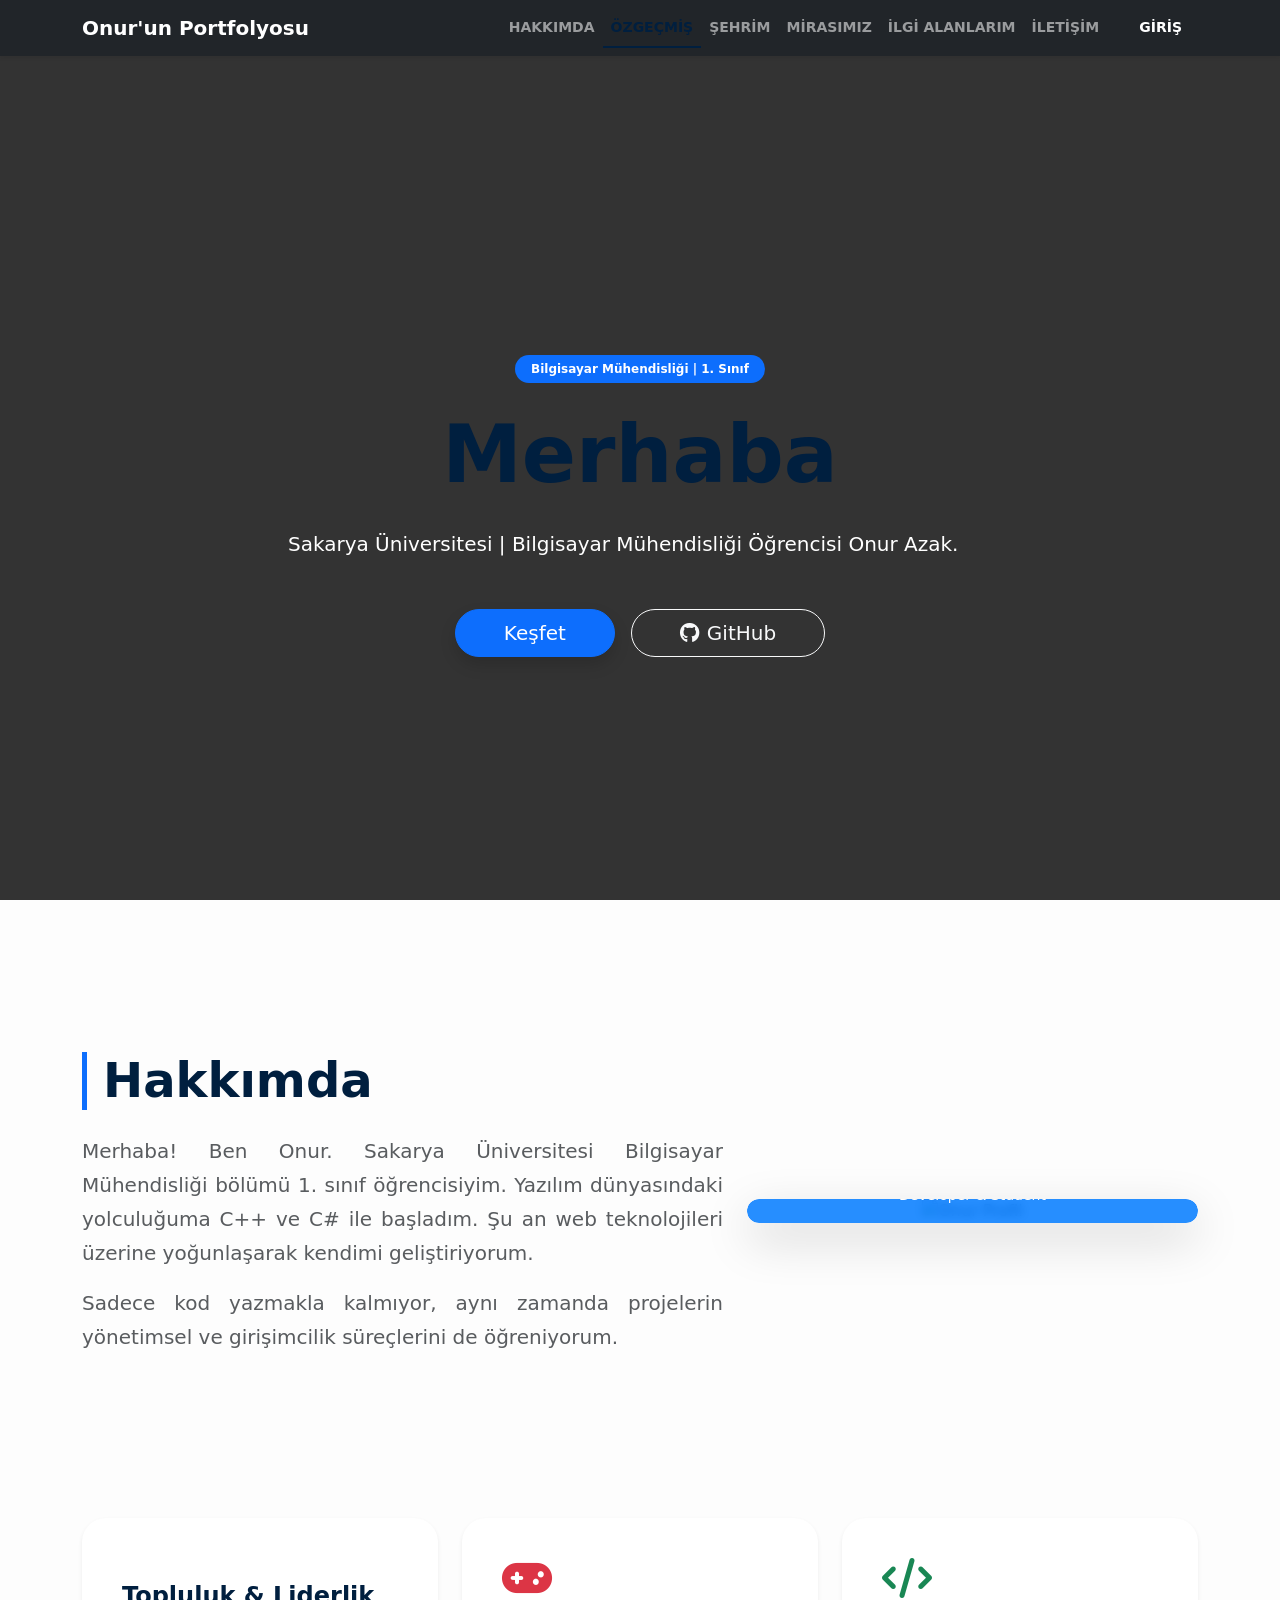
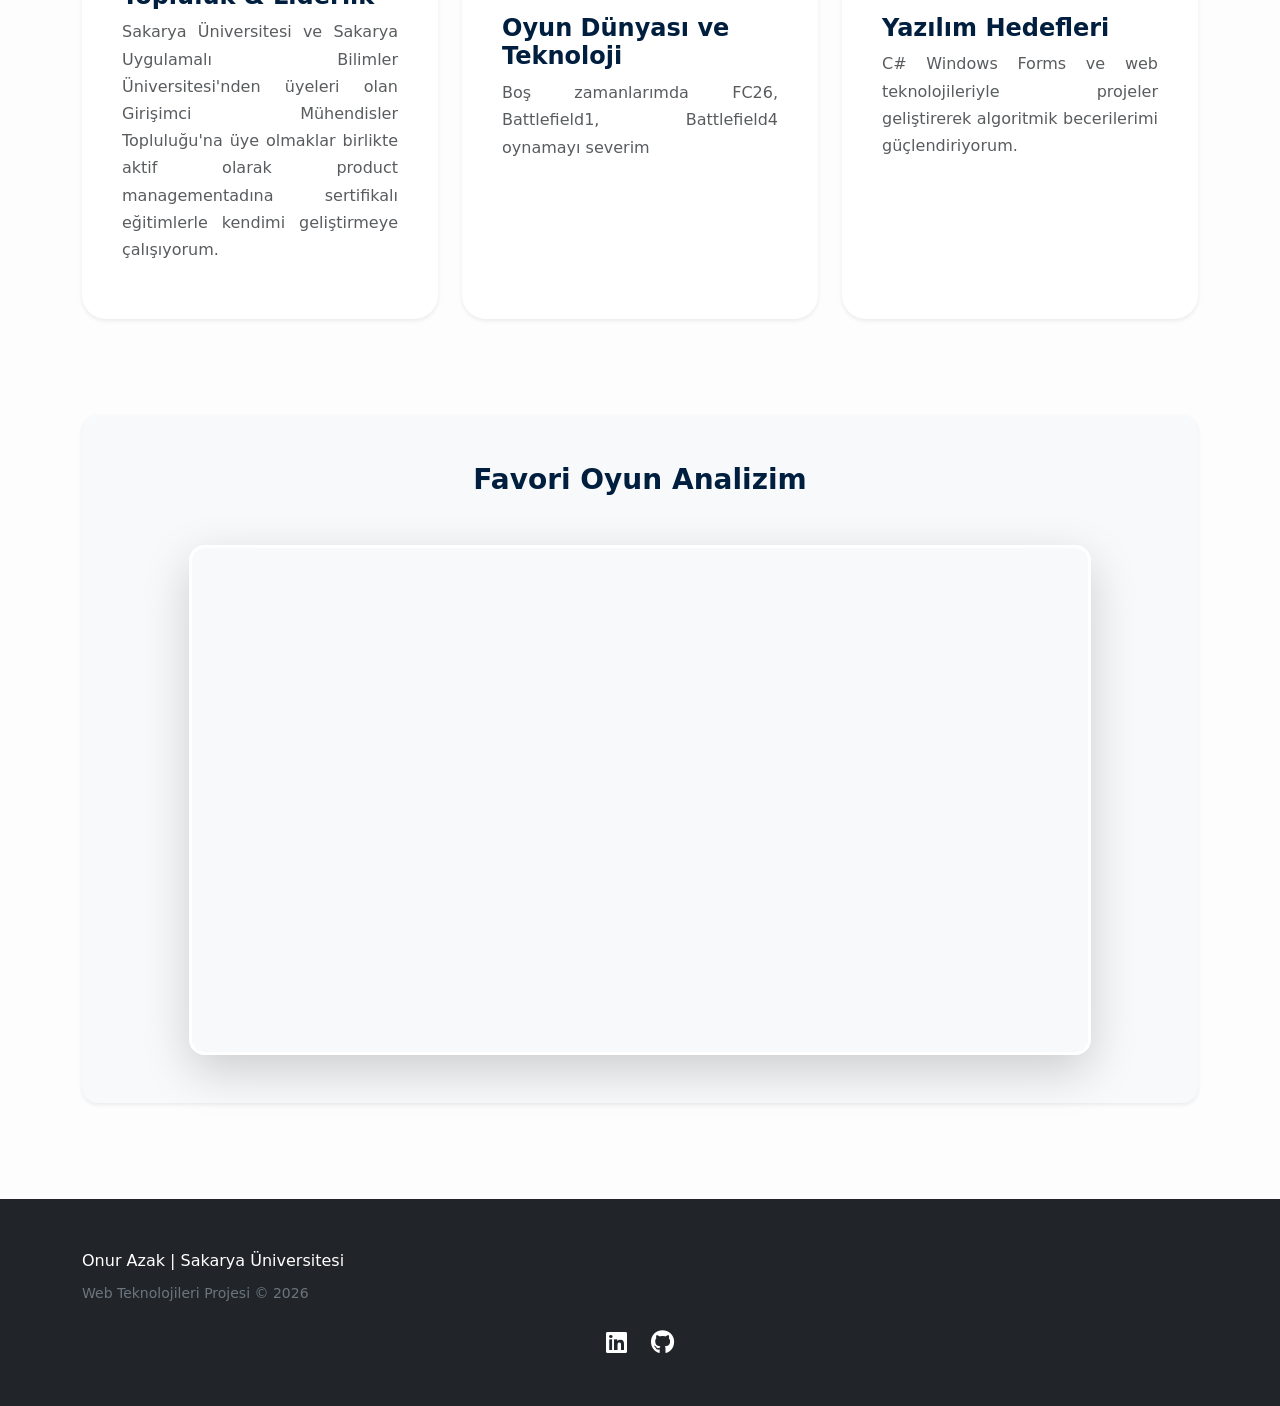
==== commit f105f1e8: "Özgeçmiş sayfası iskelet yapısı Bootstrap ile kuruldu (Görsel iyileştirmeler devam ediyor)" ====
--- a/index.html
+++ b/index.html
@@ -26,7 +26,7 @@
         <div class="collapse navbar-collapse" id="navbarNav">
             <ul class="navbar-nav ms-auto text-uppercase small fw-bold">
                 <li class="nav-item"><a class="nav-link" href="index.html">Hakkımda</a></li>
-                <li class="nav-item"><a class="nav-link" href="cv.html">Özgeçmiş</a></li>
+                <li class="nav-item"><a class="nav-link active fw-bold" href="ozgecmisim.html">Özgeçmiş</a></li>
                 <li class="nav-item"><a class="nav-link" href="sehrim.html">Şehrim</a></li>
                 <li class="nav-item"><a class="nav-link" href="miras.html">Mirasımız</a></li>
                 <li class="nav-item"><a class="nav-link" href="ilgi-alanlarim.html">İlgi Alanlarım</a></li>
@@ -109,7 +109,7 @@
                 </div>
             </div>
             
-            <!-- 3. Kart: Yazılım hedefleri (Mobilde alt alta, bilgisayarda yan yana durur) -->
+            <!-- 3. Kart: Yazılım hedefleri -->
             <div class="col-md-12 col-lg-4">
                 <div class="card h-100 border-0 shadow-sm p-4 info-card">
                     <div class="card-body">
--- a/style.css
+++ b/style.css
@@ -145,4 +145,54 @@
 /* Kartların içindeki metnin sığmasını sağlar*/
 .manisa-ozel-sayfa .card-body {
     display: block !important;
+}
+
+
+
+/* Modern & Ağır Kurumsal Renk Paleti */
+:root {
+    --navy-blue: #001f3f;      /* Derin Lacivert */
+    --corporate-blue: #003366; /*  açık lacivert */
+    --dark-gray: #1a1a1a;      /* Yazılar için koyu gri/
+    --bg-light: #f4f7f9;       /* Ferah arka plan */
+}
+
+/* Başlıklar: Keskin ve Lacivert */
+h1, h2, h3, h4 {
+    color: var(--navy-blue) !important;
+    font-weight: 700;
+}
+
+/* Navigasyon: Lacivert Vurgulu */
+.nav-link.active {
+    color: var(--navy-blue) !important;
+    border-bottom: 2px solid var(--navy-blue);
+}
+
+/* Proje Başlıklarını Tek Seferde Boya */
+.text-primary {
+    color: var(--corporate-blue) !important;
+}
+
+/* Giriş Butonu */
+.btn-outline-primary {
+    color: var(--navy-blue);
+    border-color: var(--navy-blue);
+}
+
+.btn-outline-primary:hover {
+    background-color: var(--navy-blue);
+    color: white;
+}
+
+/* Başlıkları ve projeleri ağır laciverte zorla */
+h1, h2, h3, h4, .text-primary {
+    color: #001f3f !important; /* Derin Lacivert */
+    font-weight: 700;
+}
+
+/* Seçili menü elemanını vurgula */
+.nav-link.active {
+    color: #001f3f !important;
+    border-bottom: 2px solid #001f3f;
 }
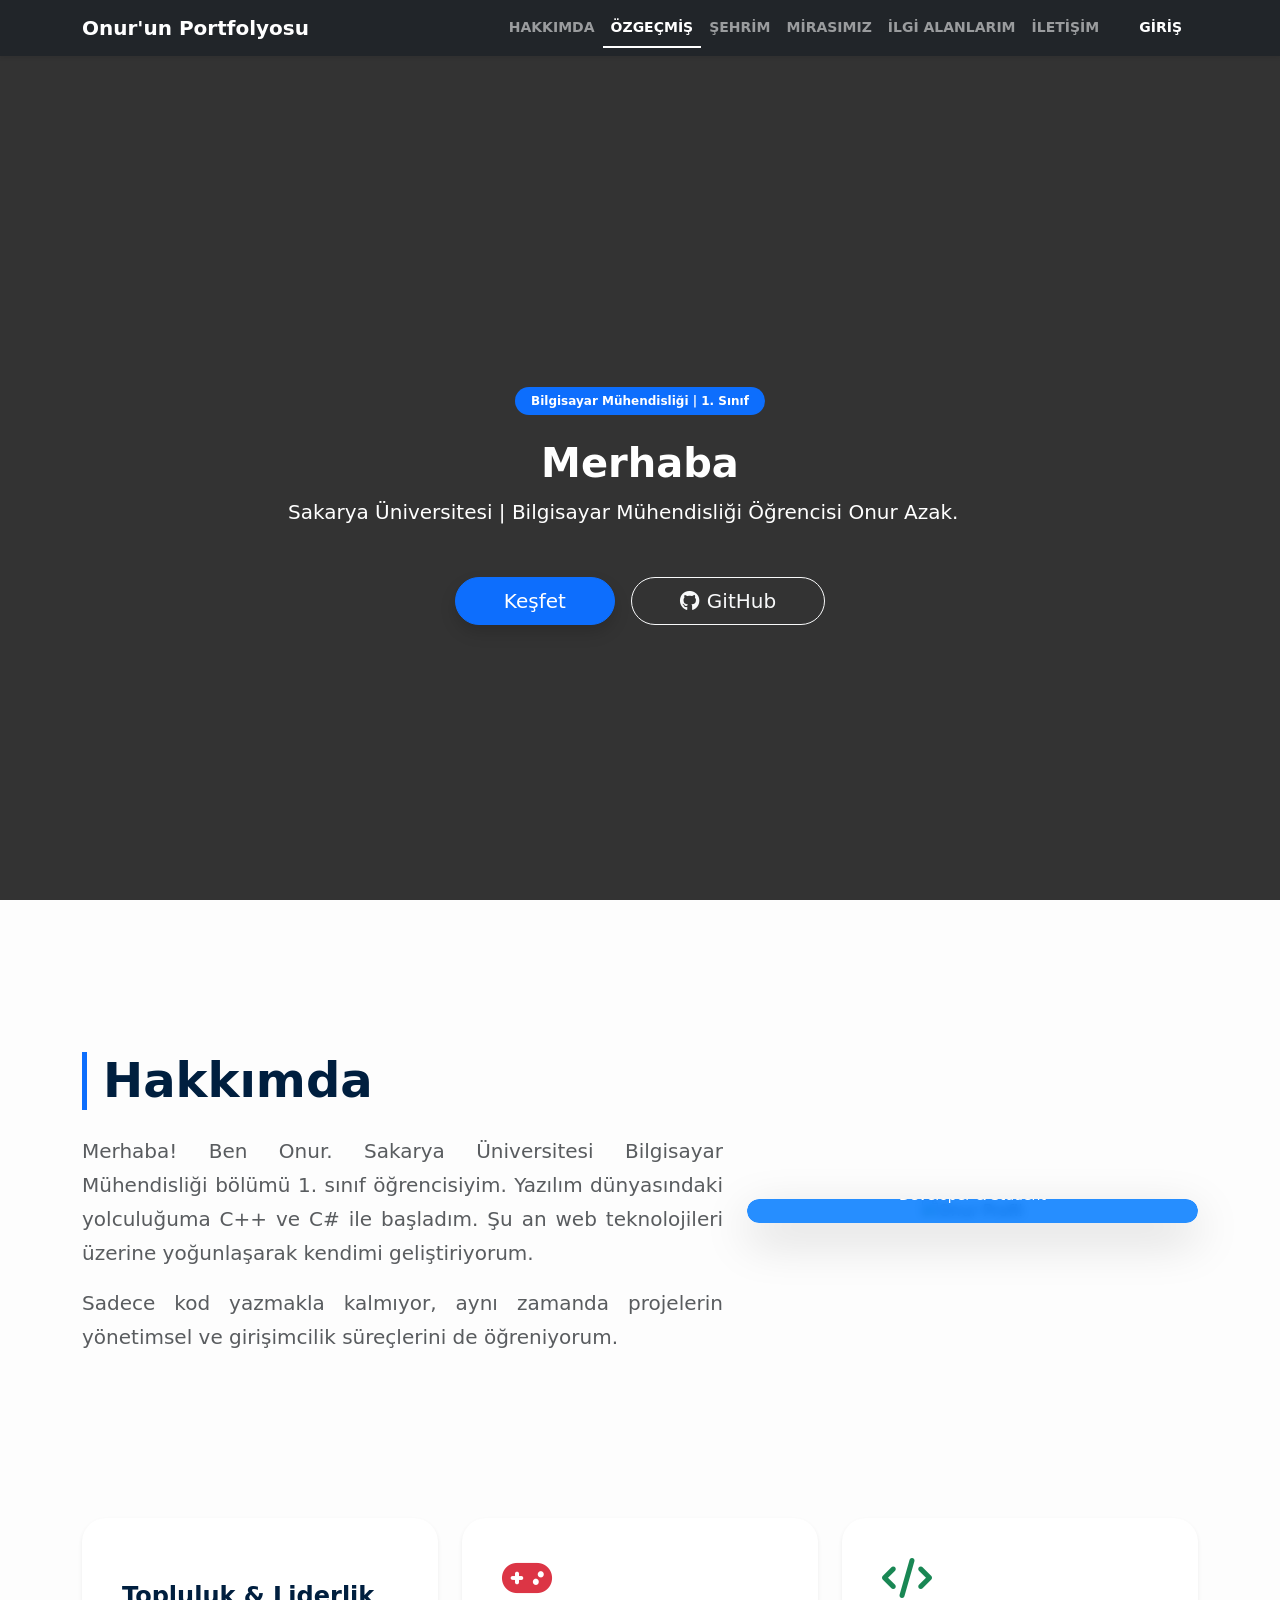
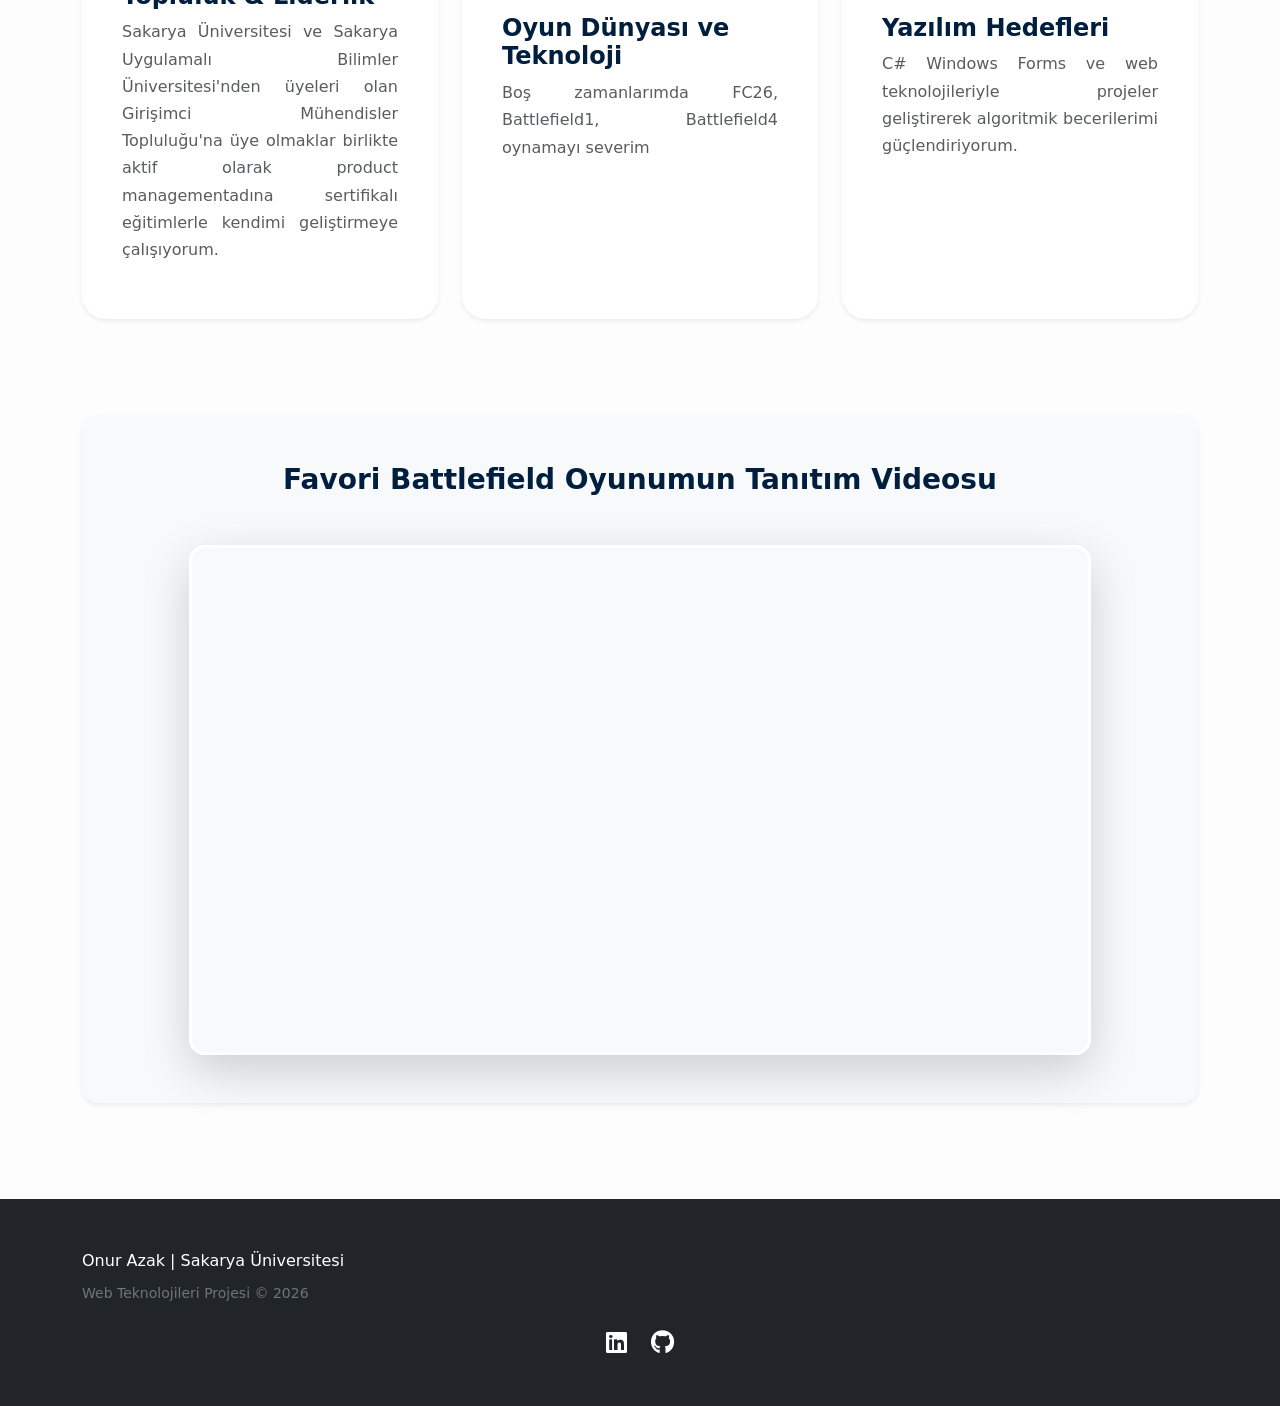
==== commit 480d98c0: "navbar düzeltmeleri, renk teması düzeltmeleri" ====
--- a/index.html
+++ b/index.html
@@ -12,7 +12,7 @@
     <!-- Sayfadaki ikonlar  için FontAwesome -->
     <link rel="stylesheet" href="https://cdnjs.cloudflare.com/ajax/libs/font-awesome/6.0.0/css/all.min.css">
 
-    <link rel="stylesheet" href="style.css">
+    <link rel="stylesheet" href="style.css?v=2">
 </head>
 <body>
 
@@ -21,17 +21,17 @@
     <div class="container">
         <a class="navbar-brand fw-bold" href="index.html">Onur'un Portfolyosu</a>
         <button class="navbar-toggler" type="button" data-bs-toggle="collapse" data-bs-target="#navbarNav">
-            <span class="navbar-toggler-icon"></span>
+           <span class="navbar-toggler-icon"></span>
         </button>
         <div class="collapse navbar-collapse" id="navbarNav">
-            <ul class="navbar-nav ms-auto text-uppercase small fw-bold">
-                <li class="nav-item"><a class="nav-link" href="index.html">Hakkımda</a></li>
-                <li class="nav-item"><a class="nav-link active fw-bold" href="ozgecmisim.html">Özgeçmiş</a></li>
-                <li class="nav-item"><a class="nav-link" href="sehrim.html">Şehrim</a></li>
-                <li class="nav-item"><a class="nav-link" href="miras.html">Mirasımız</a></li>
-                <li class="nav-item"><a class="nav-link" href="ilgi-alanlarim.html">İlgi Alanlarım</a></li>
-                <li class="nav-item"><a class="nav-link" href="iletisim.html">İletişim</a></li>
-                <li class="nav-item"><a class="nav-link btn btn-primary btn-sm text-white ms-lg-3 px-3" href="login.php">Giriş</a></li>
+           <ul class="navbar-nav ms-auto text-uppercase small fw-bold">
+                <li class="nav-item"><a class="nav-link" text-light href="index.html">Hakkımda</a></li>
+                <li class="nav-item"><a class="nav-link active fw-bold" text-light href="ozgecmisim.html">Özgeçmiş</a></li>
+                <li class="nav-item"><a class="nav-link" text-light href="sehrim.html">Şehrim</a></li>
+                <li class="nav-item"><a class="nav-link" text-light href="miras.html">Mirasımız</a></li>
+                <li class="nav-item"><a class="nav-link" text-light href="ilgi-alanlarim.html">İlgi Alanlarım</a></li>
+                <li class="nav-item"><a class="nav-link" text-light href="iletisim.html">İletişim</a></li>
+                <li class="nav-item"><a class="nav-link btn btn-primary btn-sm text-white ms-lg-3 px-3" text-light href="login.php">Giriş</a></li>
             </ul>
         </div>
     </div>
@@ -43,7 +43,7 @@
             <!-- Bölüm ve sınıf bilgisini tutan etiket -->
             <div class="badge bg-primary px-3 py-2 mb-4 rounded-pill">Bilgisayar Mühendisliği | 1. Sınıf</div>
             
-            <h1 class="display-1 fw-bold mb-4" style="color: #ff7f00;">Merhaba</h1>
+            <h1 class="text-white">Merhaba</h1>
             
             <p class="lead mb-5 px-lg-5 mx-auto" style="max-width: 800px;">
                 Sakarya Üniversitesi | Bilgisayar Mühendisliği Öğrencisi Onur Azak.
@@ -123,7 +123,7 @@
 
         <!-- YouTube  videosu bölümü -->
         <section class="text-center py-5 bg-light rounded-4 shadow-sm">
-            <h3 class="fw-bold mb-5">Favori Oyun Analizim</h3>
+            <h3 class="fw-bold mb-5">Favori Battlefield Oyunumun Tanıtım Videosu</h3>
             <div class="row justify-content-center">
                 <div class="col-lg-10 px-4">
                     <!-- ratio-16x9 sınıfı ile videonun sündürülmeden sinematik ölçüde kalmasını sağlıyoruz -->
--- a/style.css
+++ b/style.css
@@ -76,7 +76,7 @@
 }
 
 /* Yazıların resimlerin tam ortasına hizalanması için kullanılır */
-.col-md-6 {
+.manisa-ozel-icerik .col-md-6  {
     display: flex;
     flex-direction: column;
     justify-content: center;
@@ -163,11 +163,7 @@
     font-weight: 700;
 }
 
-/* Navigasyon: Lacivert Vurgulu */
-.nav-link.active {
-    color: var(--navy-blue) !important;
-    border-bottom: 2px solid var(--navy-blue);
-}
+
 
 /* Proje Başlıklarını Tek Seferde Boya */
 .text-primary {
@@ -187,12 +183,19 @@
 
 /* Başlıkları ve projeleri ağır laciverte zorla */
 h1, h2, h3, h4, .text-primary {
-    color: #001f3f !important; /* Derin Lacivert */
+    color: #001f3f ; /* Derin Lacivert */
     font-weight: 700;
 }
 
-/* Seçili menü elemanını vurgula */
-.nav-link.active {
-    color: #001f3f !important;
-    border-bottom: 2px solid #001f3f;
+/* Seçili menü elemanını beyaz ve altı çizgili yap */
+.navbar-dark .nav-link.active {
+    color: #ffffff !important;
+    border-bottom: 2px solid #ffffff;
+}
+
+.btn-primary {
+    color: #ffffff !important;
+    padding-top: 0.5rem !important;
+    padding-bottom: 0.5rem !important;
+    line-height: 1.5 !important;
 }
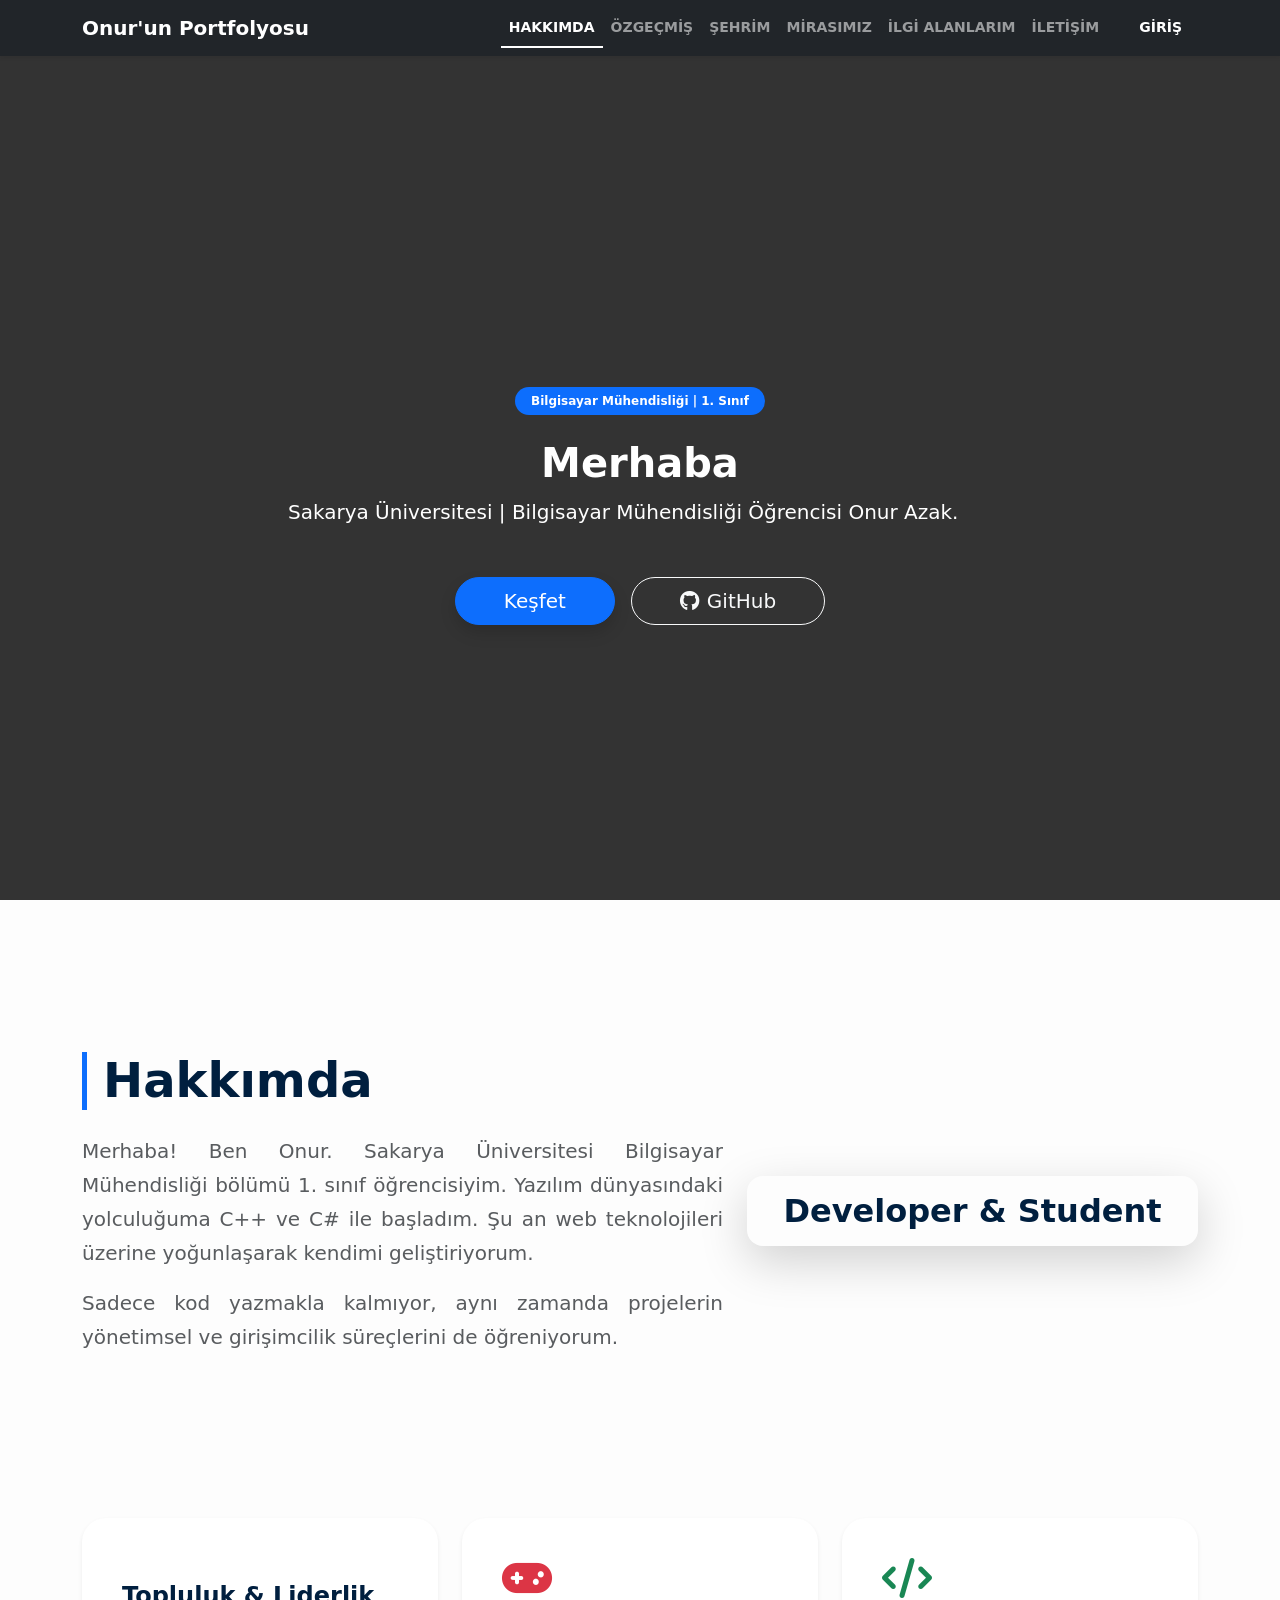
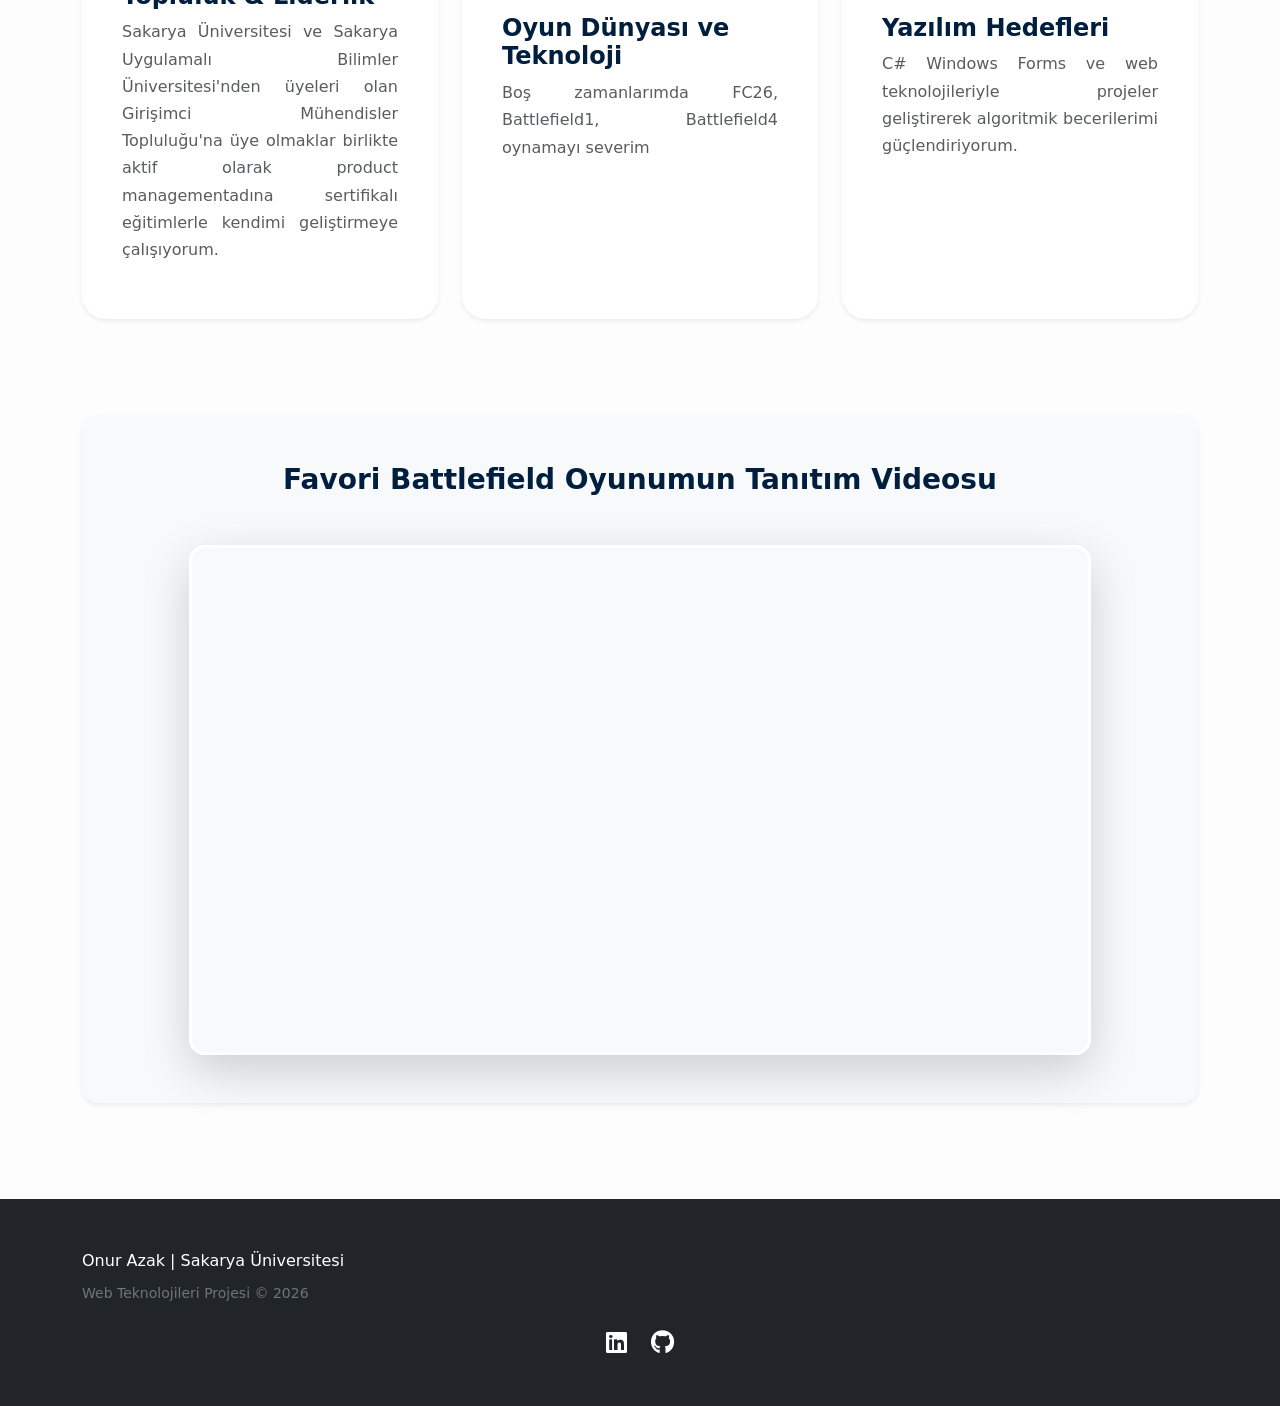
==== commit cf913a5b: "İlgi alanları sayfasına e API entegre edildi, hero alanı yazı renkleri hatası düzeltildi" ====
--- a/index.html
+++ b/index.html
@@ -25,8 +25,8 @@
         </button>
         <div class="collapse navbar-collapse" id="navbarNav">
            <ul class="navbar-nav ms-auto text-uppercase small fw-bold">
-                <li class="nav-item"><a class="nav-link" text-light href="index.html">Hakkımda</a></li>
-                <li class="nav-item"><a class="nav-link active fw-bold" text-light href="ozgecmisim.html">Özgeçmiş</a></li>
+                <li class="nav-item"><a class="nav-link active" text-light href="index.html">Hakkımda</a></li>
+                <li class="nav-item"><a class="nav-link fw-bold" text-light href="ozgecmisim.html">Özgeçmiş</a></li>
                 <li class="nav-item"><a class="nav-link" text-light href="sehrim.html">Şehrim</a></li>
                 <li class="nav-item"><a class="nav-link" text-light href="miras.html">Mirasımız</a></li>
                 <li class="nav-item"><a class="nav-link" text-light href="ilgi-alanlarim.html">İlgi Alanlarım</a></li>
@@ -75,12 +75,8 @@
             <!-- Sağ taraf: Profil fotoğrafım ve isim kartı -->
             <div class="col-lg-5 text-center">
                 <div class="profile-card position-relative shadow-lg rounded-4 overflow-hidden">
-                    <img src="profil.jpg" alt="Onur Profil" class="img-fluid">
-                    <div class="overlay p-3 text-white text-center">
-                        <h5 class="m-0">Onur Azak</h5>
-                        <small>Developer & Student</small>
-                    </div>
-                </div>
+                    <div class="text-center my-3">
+                      <h2 class="fw-bold">Developer & Student
             </div>
         </section>
 
